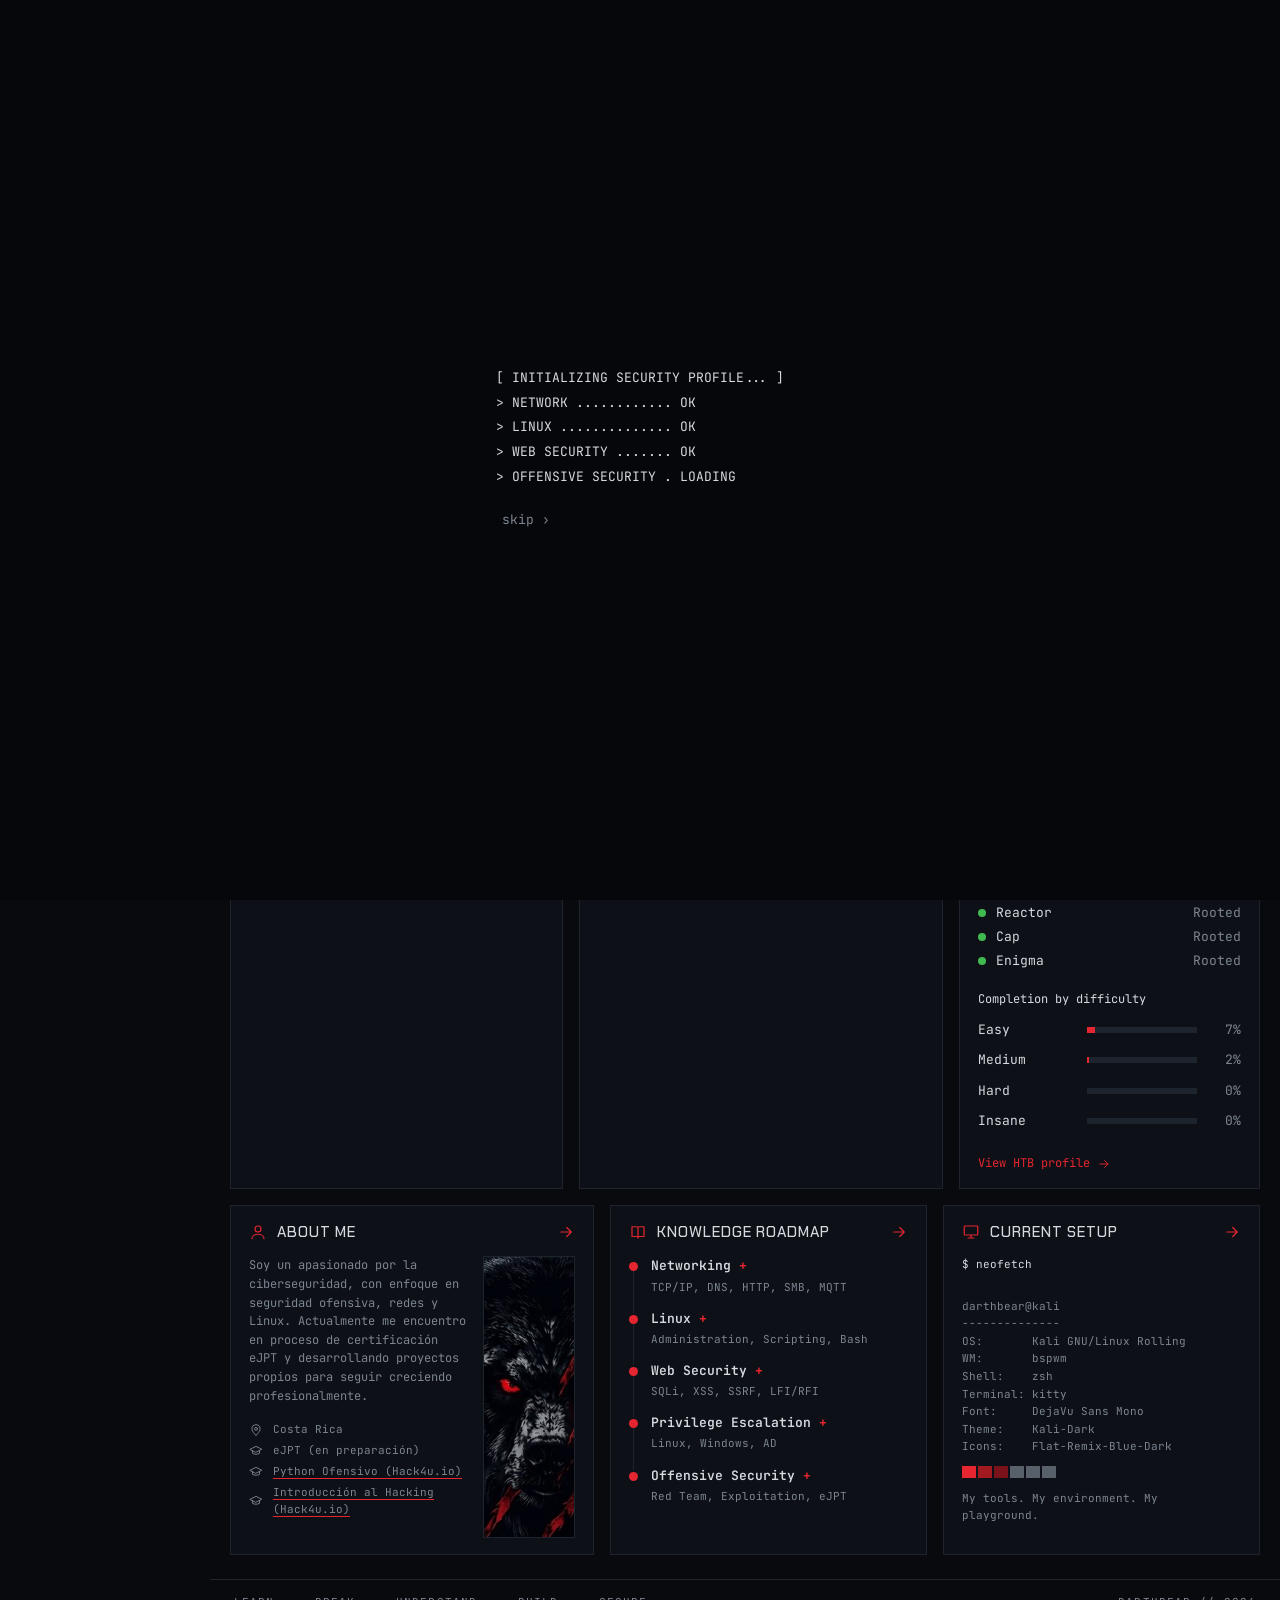
==== index.html @ 8df44793 "Add files via upload" ====
<!doctype html>
<html lang="es">
<head>
<meta charset="utf-8">
<meta name="viewport" content="width=device-width, initial-scale=1">
<title>DarthBear · Offensive Security</title>
<meta name="description" content="Portafolio de DarthBear: writeups de HTB, proyectos en Python, redes y Linux.">
<link rel="icon" href="assets/logo.svg">
<link rel="preconnect" href="https://fonts.googleapis.com"><link rel="preconnect" href="https://fonts.gstatic.com" crossorigin>
<link href="https://fonts.googleapis.com/css2?family=JetBrains+Mono:wght@400;600&family=Chakra+Petch:wght@500;700&display=swap" rel="stylesheet">
<link rel="stylesheet" href="styles.css">
</head>
<body>
<svg width="0" height="0" style="position:absolute" aria-hidden="true"><defs>
<symbol id="shield" viewBox="0 0 24 24"><path d="M12 3l8 3v6c0 5-3.5 8-8 9-4.5-1-8-4-8-9V6z M9 12l2 2 4-4"/></symbol>
<symbol id="code" viewBox="0 0 24 24"><rect x="3" y="4" width="18" height="16" rx="2"/><path d="M10 9l-3 3 3 3M14 9l3 3-3 3"/></symbol>
<symbol id="nodes" viewBox="0 0 24 24"><circle cx="12" cy="6" r="2.5"/><circle cx="6" cy="17" r="2.5"/><circle cx="18" cy="17" r="2.5"/><path d="M12 8.5v3M10.5 12.5L7.5 15M13.5 12.5l3 2.5"/></symbol>
<symbol id="py" viewBox="0 0 24 24"><path d="M9 4c-2 0-3 1-3 3v2c0 1-1 2-2 3 1 1 2 2 2 3v2c0 2 1 3 3 3M15 4c2 0 3 1 3 3v2c0 1 1 2 2 3-1 1-2 2-2 3v2c0 2-1 3-3 3"/></symbol>
<symbol id="doc" viewBox="0 0 24 24"><path d="M6 3h9l4 4v14H6zM14 3v5h5M9 13h7M9 17h7"/></symbol>
<symbol id="ghost" viewBox="0 0 24 24"><path d="M6 20V11a6 6 0 0112 0v9l-3-2-3 2-3-2zM10 11h.01M14 11h.01"/></symbol>
<symbol id="win" viewBox="0 0 24 24"><path d="M3 5l8-1v7H3zM13 4l8-1v8h-8zM3 13h8v7l-8-1zM13 13h8v8l-8-1z"/></symbol>
<symbol id="db" viewBox="0 0 24 24"><ellipse cx="12" cy="6" rx="7" ry="3"/><path d="M5 6v12c0 1.7 3.1 3 7 3s7-1.3 7-3V6M5 12c0 1.7 3.1 3 7 3s7-1.3 7-3"/></symbol>
<symbol id="term" viewBox="0 0 24 24"><rect x="3" y="4" width="18" height="16" rx="2"/><path d="M7 9l3 3-3 3M12 16h5"/></symbol>
<symbol id="radar" viewBox="0 0 24 24"><circle cx="12" cy="12" r="9"/><circle cx="12" cy="12" r="4"/><path d="M12 12l6-6"/></symbol>
<symbol id="user" viewBox="0 0 24 24"><circle cx="12" cy="8" r="4"/><path d="M4 21c0-4 4-6 8-6s8 2 8 6"/></symbol>
<symbol id="book" viewBox="0 0 24 24"><path d="M4 5h6a2 2 0 012 2v13a2 2 0 00-2-2H4zM20 5h-6a2 2 0 00-2 2v13a2 2 0 012-2h6z"/></symbol>
<symbol id="screen" viewBox="0 0 24 24"><rect x="3" y="4" width="18" height="12" rx="1"/><path d="M8 20h8M12 16v4"/></symbol>
<symbol id="mtn" viewBox="0 0 24 24"><path d="M3 19l6-11 4 7 3-4 5 8z"/></symbol>
<symbol id="pin" viewBox="0 0 24 24"><path d="M12 21s7-6 7-11a7 7 0 10-14 0c0 5 7 11 7 11z"/><circle cx="12" cy="10" r="2.5"/></symbol>
<symbol id="cap" viewBox="0 0 24 24"><path d="M2 9l10-5 10 5-10 5zM6 11v5c3 2 9 2 12 0v-5"/></symbol>
<symbol id="heart" viewBox="0 0 24 24"><path d="M12 20s-8-5-8-11a4.5 4.5 0 018-2.5A4.5 4.5 0 0120 9c0 6-8 11-8 11z"/></symbol>
<symbol id="gh" viewBox="0 0 24 24"><circle cx="6" cy="6" r="2"/><circle cx="6" cy="18" r="2"/><circle cx="18" cy="8" r="2"/><path d="M6 8v8M18 10c0 4-6 3-12 6"/></symbol>
<symbol id="mail" viewBox="0 0 24 24"><rect x="3" y="5" width="18" height="14" rx="2"/><path d="M3 7l9 6 9-6"/></symbol>
<symbol id="in" viewBox="0 0 24 24"><rect x="3" y="3" width="18" height="18" rx="2"/><path d="M8 11v6M8 8v.01M12 17v-6M12 13c0-3 5-3 5 0v4"/></symbol>
<symbol id="ar" viewBox="0 0 24 24"><path d="M5 12h14M13 6l6 6-6 6"/></symbol>
</defs></svg>

<header class="top">
  <a class="tb" href="#home"><img src="assets/logo.svg" alt="" width="34" height="34"><b>DARTHBEAR</b></a><span class="sl">/</span>
  <nav aria-label="Principal"><a class="on" href="#home">home</a><a href="#about">about</a><a href="#lab">lab</a><a href="#writeups">writeups</a><a href="#projects">projects</a><a href="#skills">skills</a><a href="#blog">blog</a><a href="#contact">contact</a></nav>
  <button class="prompt" id="open" aria-label="Abrir terminal">darthbear@portfolio:~$ <i>_</i></button>
</header>

<aside class="side">
  <div class="brand"><img src="assets/logo.svg" alt="" width="110" height="110"><b>DARTHBEAR</b><span>OFFENSIVE SECURITY</span></div>
  <nav aria-label="Secundario"><a href="#" id="help">$ help</a><a href="#about">about</a><a href="#lab">lab</a><a href="#writeups">writeups</a><a href="#projects">projects</a><a href="#skills">skills</a><a href="#blog">blog</a><a href="#contact">contact</a></nav>
  <blockquote>“I don't want to memorize tools. I want to understand what happens underneath.”<cite>- DarthBear</cite></blockquote>
  <div class="soc"><a href="https://github.com/xX-DarthBear-Xx"><svg class="i"><use href="#gh"/></svg>GitHub</a><a href="https://www.linkedin.com/in/kevin-carballo-herrera-245428389"><svg class="i"><use href="#in"/></svg>LinkedIn</a><a href="mailto:kevincarballoherrera@gmail.com"><svg class="i"><use href="#mail"/></svg>Email</a></div>
  <div class="stack">Kali Linux &nbsp;|&nbsp; zsh &nbsp;|&nbsp; bspwm<div class="bar"><i style="width:22%"></i></div></div>
</aside>

<main>
  <section id="home" class="hero">
    <p class="k">HEY, I'M</p>
    <h1>DARTHBEAR</h1>
    <p class="tags">CYBERSECURITY <s>/</s> NETWORKS <s>/</s> LINUX <s>/</s> OFFENSIVE SECURITY</p>
    <p class="type"><span id="tw">pentesting</span><i>_</i></p>
    <p class="motto">Break. Understand. Secure.</p>
    <p><a class="btn pr" href="#projects">VIEW MY PROJECTS <svg class="i"><use href="#ar"/></svg></a><a class="btn" href="#about">ABOUT ME</a></p>
  </section>

  <div class="g4">
    <article class="card pil"><svg class="i big"><use href="#shield"/></svg><h3>PENTESTING</h3><p>Web, Network, Active Directory, Privilege Escalation, Red Team.</p></article>
    <article class="card pil"><svg class="i big"><use href="#code"/></svg><h3>LINUX</h3><p>Administration, Scripting, Automation, Custom Tools.</p></article>
    <article class="card pil"><svg class="i big"><use href="#nodes"/></svg><h3>NETWORKS</h3><p>TCP/IP, DNS, HTTP/HTTPS, SMB, MQTT, Routing.</p></article>
    <article class="card pil"><svg class="i big"><use href="#py"/></svg><h3>PYTHON</h3><p>Automation, Scripting, Security Tools, Data Analysis.</p></article>
  </div>

  <div class="g3">
    <section class="card" id="writeups">
      <h2><svg class="i"><use href="#doc"/></svg>FEATURED WRITEUPS<svg class="i go"><use href="#ar"/></svg></h2>
      <p class="soon" id="blog"><b>Coming soon</b>Aquí publicaré mis writeups de Hack The Box y laboratorios.</p>
    </section>

    <section class="card" id="projects">
      <h2><svg class="i"><use href="#code"/></svg>LATEST PROJECTS<svg class="i go"><use href="#ar"/></svg></h2>
      <div class="proj"><span class="ic sq"><svg class="i"><use href="#term"/></svg></span><div><b>recon</b><p>Automated reconnaissance framework for penetration testing labs.</p><em>#python #recon #pentest</em><div class="bt"><a href="https://github.com/xX-DarthBear-Xx/recon" target="_blank" rel="noopener"><svg class="i s"><use href="#gh"/></svg>GitHub</a></div></div></div>
      <a class="more" href="https://github.com/xX-DarthBear-Xx?tab=repositories" target="_blank" rel="noopener">View all projects <svg class="i s"><use href="#ar"/></svg></a>
    </section>

    <section class="card" id="lab">
      <h2><svg class="i"><use href="#mtn"/></svg>LAB / HTB<svg class="i go"><use href="#ar"/></svg></h2>
      <a class="prof" href="https://app.hackthebox.com/users/828180" target="_blank" rel="noopener"><b>Script Kiddie</b><span>Level 26 · Apprentice</span></a>
      <div class="st"><div><b><span data-n="15">15</span><small> /552</small></b>Machines</div><div><b><span data-n="3">3</span><small> weeks</small></b>Weekly streak</div></div>
      <h4>Recent Machines</h4>
      <ul class="m"><li><i class="d g"></i>Reactor<b>Rooted</b></li><li><i class="d g"></i>Cap<b>Rooted</b></li><li><i class="d g"></i>Enigma<b>Rooted</b></li></ul>
      <h4 id="skills">Completion by difficulty</h4>
      <ul class="sk"><li>Easy<span><i style="width:7.3%"></i></span><b>7%</b></li><li>Medium<span><i style="width:1.6%"></i></span><b>2%</b></li><li>Hard<span><i style="width:0"></i></span><b>0%</b></li><li>Insane<span><i style="width:0"></i></span><b>0%</b></li></ul>
      <a class="more l" href="https://app.hackthebox.com/users/828180" target="_blank" rel="noopener">View HTB profile <svg class="i s"><use href="#ar"/></svg></a>
    </section>
  </div>

  <div class="g3 b">
    <section class="card" id="about">
      <h2><svg class="i"><use href="#user"/></svg>ABOUT ME<svg class="i go"><use href="#ar"/></svg></h2>
      <div class="ab"><div><p>Soy un apasionado por la ciberseguridad, con enfoque en seguridad ofensiva, redes y Linux. Actualmente me encuentro en proceso de certificación eJPT y desarrollando proyectos propios para seguir creciendo profesionalmente.</p>
      <ul><li><svg class="i s"><use href="#pin"/></svg>Costa Rica</li><li><svg class="i s"><use href="#cap"/></svg>eJPT (en preparación)</li><li><svg class="i s"><use href="#cap"/></svg><a href="https://hack4u.io/certificate/1647-6136-1045-3499" target="_blank" rel="noopener">Python Ofensivo (Hack4u.io)</a></li><li><svg class="i s"><use href="#cap"/></svg><a href="https://hack4u.io/certificate/9980-1075-3789-9197" target="_blank" rel="noopener">Introducción al Hacking (Hack4u.io)</a></li></ul></div><div class="photo" role="img" aria-label="Retrato de DarthBear"></div></div>
    </section>
    <section class="card">
      <h2><svg class="i"><use href="#book"/></svg>KNOWLEDGE ROADMAP<svg class="i go"><use href="#ar"/></svg></h2>
      <ol class="rm"><li><details><summary><b>Networking</b><span>TCP/IP, DNS, HTTP, SMB, MQTT</span></summary><p>Modelo OSI, direccionamiento IP y subnetting, ARP, DHCP, puertos y servicios, análisis de tráfico con Wireshark.</p></details></li><li><details><summary><b>Linux</b><span>Administration, Scripting, Bash</span></summary><p>Permisos, procesos, servicios, redes en Linux, cron y bash scripting.</p></details></li><li><details><summary><b>Web Security</b><span>SQLi, XSS, SSRF, LFI/RFI</span></summary><p>Enumeración web, OWASP Top 10, inyecciones, autenticación, subida de archivos y Burp Suite.</p></details></li><li><details><summary><b>Privilege Escalation</b><span>Linux, Windows, AD</span></summary><p>SUID, sudo, tareas cron, servicios mal configurados, kernel y escalada en Windows y AD.</p></details></li><li><details><summary><b>Offensive Security</b><span>Red Team, Exploitation, eJPT</span></summary><p>Metodología de pentesting, explotación, post-explotación, reportes y preparación del eJPT.</p></details></li></ol>
    </section>
    <section class="card" id="contact">
      <h2><svg class="i"><use href="#screen"/></svg>CURRENT SETUP<svg class="i go"><use href="#ar"/></svg></h2>
      <pre class="nf"><u>$ neofetch</u>
darthbear@kali
--------------
OS:       Kali GNU/Linux Rolling
WM:       bspwm
Shell:    zsh
Terminal: kitty
Font:     DejaVu Sans Mono
Theme:    Kali-Dark
Icons:    Flat-Remix-Blue-Dark</pre>
      <div class="sw"><i></i><i></i><i></i><i></i><i></i><i></i></div>
      <p class="fine">My tools. My environment. My playground.</p>
    </section>
  </div>
</main>

<footer><span>LEARN &nbsp;›&nbsp; BREAK &nbsp;›&nbsp; UNDERSTAND &nbsp;›&nbsp; BUILD &nbsp;›&nbsp; SECURE</span><span>DARTHBEAR // 2026</span></footer>

<div class="term" id="term" hidden><div class="out" id="out" role="log" aria-live="polite">Escribe <b>help</b> para ver los comandos.</div><label><span>darthbear@portfolio:~$</span><input id="cmd" autocomplete="off" spellcheck="false" aria-label="Comando"></label></div>
<script src="script.js"></script>
</body>
</html>
---- styles.css ----
:root{--bg:#080a0e;--pn:#0d1117;--ln:#1e242d;--tx:#d6dae0;--dm:#7d8590;--rd:#e5252f;--gn:#3fb950;--am:#e3a008;--mono:"JetBrains Mono",ui-monospace,Menlo,monospace;--hd:"Chakra Petch","JetBrains Mono",sans-serif}
*{box-sizing:border-box}html{scroll-behavior:smooth;scroll-padding-top:64px}
body{margin:0;background:var(--bg);color:var(--tx);font:13px/1.55 var(--mono)}
a{color:inherit;text-decoration:none}a:hover{color:var(--rd)}
:focus-visible{outline:2px solid var(--rd);outline-offset:2px}
.i{width:18px;height:18px;fill:none;stroke:currentColor;stroke-width:1.6;stroke-linecap:round;stroke-linejoin:round;flex:none;vertical-align:middle}.i.big{width:30px;height:30px;color:var(--rd)}.i.s{width:14px;height:14px}
.top{position:fixed;inset:0 0 auto 0;height:50px;z-index:5;display:flex;align-items:center;gap:22px;padding:0 24px;background:var(--bg);border-bottom:1px solid var(--ln)}
.tb{display:flex;align-items:center;gap:10px;font:600 15px var(--hd);letter-spacing:.14em}.sl{color:var(--rd);margin-left:20px}
.top nav{display:flex;gap:30px;margin-left:24px}.top nav a{color:var(--dm)}.top nav a.on{color:var(--rd)}.top nav a.on::before{content:"> "}
.prompt{margin-left:auto;background:none;border:0;color:var(--dm);font:inherit;cursor:pointer}.prompt i{color:var(--rd)}
.side{position:fixed;top:50px;bottom:0;left:0;width:210px;padding:26px 18px 18px;border-right:1px solid var(--ln);display:flex;flex-direction:column;gap:22px}
.brand{display:grid;justify-items:center;gap:4px;text-align:center}.brand b{font:700 21px var(--hd);letter-spacing:.2em}.brand span{color:var(--rd);font-size:10px;letter-spacing:.24em}
.side nav{display:grid;gap:9px}.side nav a{color:var(--dm)}.side nav a::before{content:"> ";color:var(--dm)}.side nav a:first-child{color:var(--tx)}.side nav a:first-child::before{content:"$ ";}
.side nav a:first-child{font-size:14px}
blockquote{margin:0;font-size:12px;color:var(--dm);padding-top:18px;border-top:1px solid var(--rd);border-image:linear-gradient(90deg,var(--rd) 15%,transparent 15%) 1}blockquote cite{display:block;color:var(--rd);margin-top:14px;font-style:normal}
.soc{display:grid;gap:14px;margin-top:auto}.soc a{display:flex;align-items:center;gap:12px}.soc .i{width:22px;height:22px}
.stack{font-size:11px}.bar{height:5px;background:var(--ln);margin-top:8px;border:1px solid #3a1015}.bar i{display:block;height:100%;background:var(--rd)}
main{margin:50px 0 0 210px;padding:0 0 24px}
.hero{position:relative;height:340px;padding:96px 56px 0;overflow:hidden;background:url(assets/hero.jpg) right/cover,radial-gradient(ellipse 22% 60% at 82% 45%,rgba(229,37,47,.28),transparent),linear-gradient(180deg,#0b0e13,#161a20 55%,#0b0d11)}
.hero::before{content:"";position:absolute;inset:auto 0 0 0;height:60%;background:#1b1f26;clip-path:polygon(0 100%,0 55%,12% 25%,22% 45%,34% 10%,48% 42%,60% 20%,75% 50%,100% 30%,100% 100%);opacity:.5}
.hero::after{content:"";position:absolute;inset:0;background:linear-gradient(90deg,var(--bg) 0,transparent 45%,transparent 100%),linear-gradient(0deg,var(--bg),transparent 30%)}
.hero>*{position:relative;z-index:1}
.k{color:var(--rd);letter-spacing:.3em;margin:0 0 4px}h1{font:700 clamp(44px,7vw,68px)/1 var(--hd);letter-spacing:.14em;margin:0 0 20px;animation:in .9s ease-out both}
.tags{color:var(--rd);letter-spacing:.14em;margin:0 0 12px}.tags s{text-decoration:none;color:var(--dm);margin:0 6px}.motto{font-size:16px;margin:0 0 26px}
.btn{display:inline-flex;align-items:center;gap:10px;padding:11px 22px;border:1px solid var(--ln);margin-right:14px;letter-spacing:.14em;background:#0b0e13}.btn.pr{border-color:var(--rd);color:var(--rd)}.btn:hover{background:var(--rd);color:#fff}
.g4,.g3{display:grid;gap:16px;padding:0 20px;margin-top:16px}.g4{grid-template-columns:repeat(4,1fr);margin-top:-8px;position:relative;z-index:2}.g3{grid-template-columns:1.05fr 1.15fr .95fr}.g3.b{grid-template-columns:1.15fr 1fr 1fr}
.card{background:var(--pn);border:1px solid var(--ln);padding:16px 18px;min-width:0}
.pil{padding:22px 20px}.pil h3{font:500 16px var(--hd);letter-spacing:.06em;margin:14px 0 8px}.pil p{margin:0;color:var(--dm);font-size:12px}
.card h2{display:flex;align-items:center;gap:10px;font:500 15px var(--hd);letter-spacing:.06em;margin:0 0 14px}.card h2>.i:first-child{color:var(--rd)}.go{margin-left:auto;color:var(--rd)}
.row{display:flex;gap:14px;padding:10px 0;border-bottom:1px solid var(--ln)}.row:last-of-type{border:0}
.ic{display:grid;place-items:center;width:40px;height:40px;border:1px solid var(--ln);background:#12161d;flex:none}.ic.sq{width:58px;height:58px;color:var(--gn)}
.row b,.proj b{display:block;font-weight:600}time,em{display:block;color:var(--dm);font-size:11px;font-style:normal}
.more{display:block;text-align:right;color:var(--rd);font-size:12px;margin-top:8px}.more.l{text-align:left;margin-top:16px}
.proj{display:flex;gap:14px;padding:10px 0;border-bottom:1px solid var(--ln)}.proj p{margin:2px 0 4px;color:var(--dm);font-size:12px}
.bt{display:flex;gap:10px;margin-top:8px}.bt a{display:inline-flex;align-items:center;gap:6px;padding:4px 12px;border:1px solid var(--ln);font-size:12px}
h4{font:400 12px var(--mono);margin:0 0 8px}
.m,.sk,.rm,.ab ul{list-style:none;margin:0 0 18px;padding:0}.m li{display:flex;align-items:center;gap:10px;padding:2px 0}.m b{margin-left:auto;font-weight:400;color:var(--dm)}
.d{width:8px;height:8px;border-radius:50%}.d.g{background:var(--gn)}.d.a{background:var(--am)}
.sk li{display:grid;grid-template-columns:1fr 110px 34px;gap:10px;align-items:center;padding:5px 0}.sk span{height:6px;background:var(--ln)}.sk i{display:block;height:100%;background:var(--rd)}.sk b{font-weight:400;color:var(--dm);text-align:right}
.ab{display:grid;grid-template-columns:1fr 92px;gap:12px}.ab p{margin:0 0 14px;color:var(--dm);font-size:12px}.ab li{display:flex;gap:10px;align-items:center;color:var(--dm);font-size:11px;padding:2px 0}
.photo{background:url(assets/bear.jpg) center/cover,linear-gradient(160deg,#20262e,#0b0d11);border:1px solid var(--ln);min-height:120px}
.rm{position:relative}.rm li{padding:0 0 12px 22px;position:relative}.rm li::before{content:"";position:absolute;left:0;top:6px;width:9px;height:9px;border-radius:50%;background:var(--rd)}.rm li::after{content:"";position:absolute;left:4px;top:15px;bottom:-4px;width:1px;background:var(--ln)}.rm li:last-child::after{display:none}
.rm b{display:block;font-weight:600}.rm span{color:var(--dm);font-size:11px}
.nf{margin:0 0 10px;font:11px/1.6 var(--mono);color:var(--dm);overflow-x:auto}.nf u{text-decoration:none;color:var(--tx);display:block;margin-bottom:6px}.sw{display:flex;gap:2px}.sw i{width:14px;height:12px;background:var(--rd)}.sw i:nth-child(n+4){background:#586069}.sw i:nth-child(2){background:#a11a22}.sw i:nth-child(3){background:#7a1219}
.fine{font-size:11px;color:var(--dm);margin:12px 0 0}
footer{margin-left:210px;padding:14px 24px;border-top:1px solid var(--ln);display:flex;justify-content:space-between;color:var(--dm);font-size:11px;letter-spacing:.1em}
.term{position:fixed;right:20px;bottom:20px;width:min(440px,calc(100% - 40px));z-index:9;background:var(--pn);border:1px solid var(--rd);padding:12px}
.term .out{max-height:220px;overflow:auto;white-space:pre-wrap;color:var(--dm);margin-bottom:8px}.term .out b{color:var(--tx)}.term label{display:flex;gap:8px}.term span{color:var(--rd);white-space:nowrap}.term input{flex:1;min-width:0;background:none;border:0;color:var(--tx);font:inherit;outline:0}
.page{padding:40px 20px}.doc{max-width:760px;margin:0 auto}.doc h1{font-size:40px;letter-spacing:.08em;margin-bottom:8px;animation:none}.doc h2{color:var(--rd);font-family:var(--hd);margin-top:28px}.doc a{color:var(--rd)}
@keyframes in{from{opacity:0;letter-spacing:.4em}to{opacity:1;letter-spacing:.14em}}
@media(max-width:1100px){.g4{grid-template-columns:repeat(2,1fr)}.g3,.g3.b{grid-template-columns:1fr}}
@media(max-width:800px){.side{display:none}main,footer{margin-left:0}.top{gap:10px;padding:0 14px}.top nav,.sl{display:none}.hero{padding:70px 20px 0;height:300px}.g4,.g3{padding:0 12px}.g4{grid-template-columns:1fr}footer{flex-direction:column;gap:4px}}
@media(prefers-reduced-motion:reduce){h1{animation:none}html{scroll-behavior:auto}}
.soon{margin:0;padding:34px 16px;border:1px dashed var(--ln);text-align:center;color:var(--dm);font-size:12px}.soon b{display:block;color:var(--rd);font:500 16px var(--hd);letter-spacing:.14em;margin-bottom:6px}
.ab li a{text-decoration:underline;text-decoration-color:var(--rd);text-underline-offset:3px}
.prof{display:flex;justify-content:space-between;align-items:baseline;gap:8px;padding:10px 12px;border:1px solid var(--ln);background:#12161d;margin-bottom:12px}.prof b{color:var(--rd);font:600 15px var(--hd)}.prof span{color:var(--dm);font-size:12px}
.st{display:grid;grid-template-columns:1fr 1fr;gap:10px;margin-bottom:18px}.st div{border:1px solid var(--ln);padding:8px 12px;color:var(--dm);font-size:11px}.st b{display:block;color:var(--tx);font:600 20px var(--hd)}.st small{font-size:12px;color:var(--dm);font-weight:400}

/* v2 */
.hero{height:440px;padding-top:120px;background:url(assets/hero.jpg) calc(72% + var(--px,0)*3%) 40%/cover}
.hero::before{display:none}
.hero::after{background:linear-gradient(90deg,var(--bg) 0,rgba(8,10,14,.55) 32%,transparent 62%),linear-gradient(0deg,var(--bg),transparent 28%)}
h1{animation:in .9s ease-out both,gl 7s 1.5s infinite}
@keyframes gl{0%,93%,100%{transform:none;text-shadow:none}94%{transform:translate(-3px,1px);text-shadow:3px 0 var(--rd),-3px 0 #2bd}96%{transform:translate(3px,-1px);text-shadow:-3px 0 var(--rd),3px 0 #2bd}98%{transform:none;text-shadow:none}}
.type{margin:0 0 10px;min-height:1.6em}.type::before{content:"> ";color:var(--rd)}.type i{color:var(--rd);font-style:normal;animation:bl 1s steps(2) infinite}
@keyframes bl{50%{opacity:0}}
body::before{content:"";position:fixed;inset:0;z-index:-1;pointer-events:none;background:linear-gradient(rgba(255,255,255,.02) 1px,transparent 1px) 0 0/44px 44px,linear-gradient(90deg,rgba(255,255,255,.02) 1px,transparent 1px) 0 0/44px 44px}
.card{transition:border-color .25s,box-shadow .25s}.card:hover{border-color:#5a1a20;box-shadow:0 0 26px rgba(229,37,47,.12)}
.sk i{transition:width 1.2s cubic-bezier(.2,.7,.2,1)}
.rm summary{list-style:none;cursor:pointer}.rm summary::-webkit-details-marker{display:none}.rm summary b::after{content:" +";color:var(--rd)}.rm details[open] summary b::after{content:" \2212"}.rm details p{margin:6px 0 0;color:var(--tx);font-size:11px}
.glow{position:fixed;left:0;top:0;width:300px;height:300px;pointer-events:none;z-index:1;mix-blend-mode:screen;background:radial-gradient(circle,rgba(229,37,47,.11),transparent 65%)}
.boot{position:fixed;inset:0;z-index:50;background:#05070a;display:grid;place-content:center;justify-items:start;font:13px/1.9 var(--mono);color:var(--rd);cursor:pointer;transition:opacity .5s}.boot.off{opacity:0}.boot pre{margin:0;font:inherit;color:var(--tx)}.boot button{margin-top:18px;background:none;border:0;color:var(--dm);font:inherit;cursor:pointer}
@media(max-width:800px){.hero{height:340px;padding-top:80px;background-position:78% 40%}}
@media(prefers-reduced-motion:reduce){h1,.type i,.card,.sk i{animation:none;transition:none}}
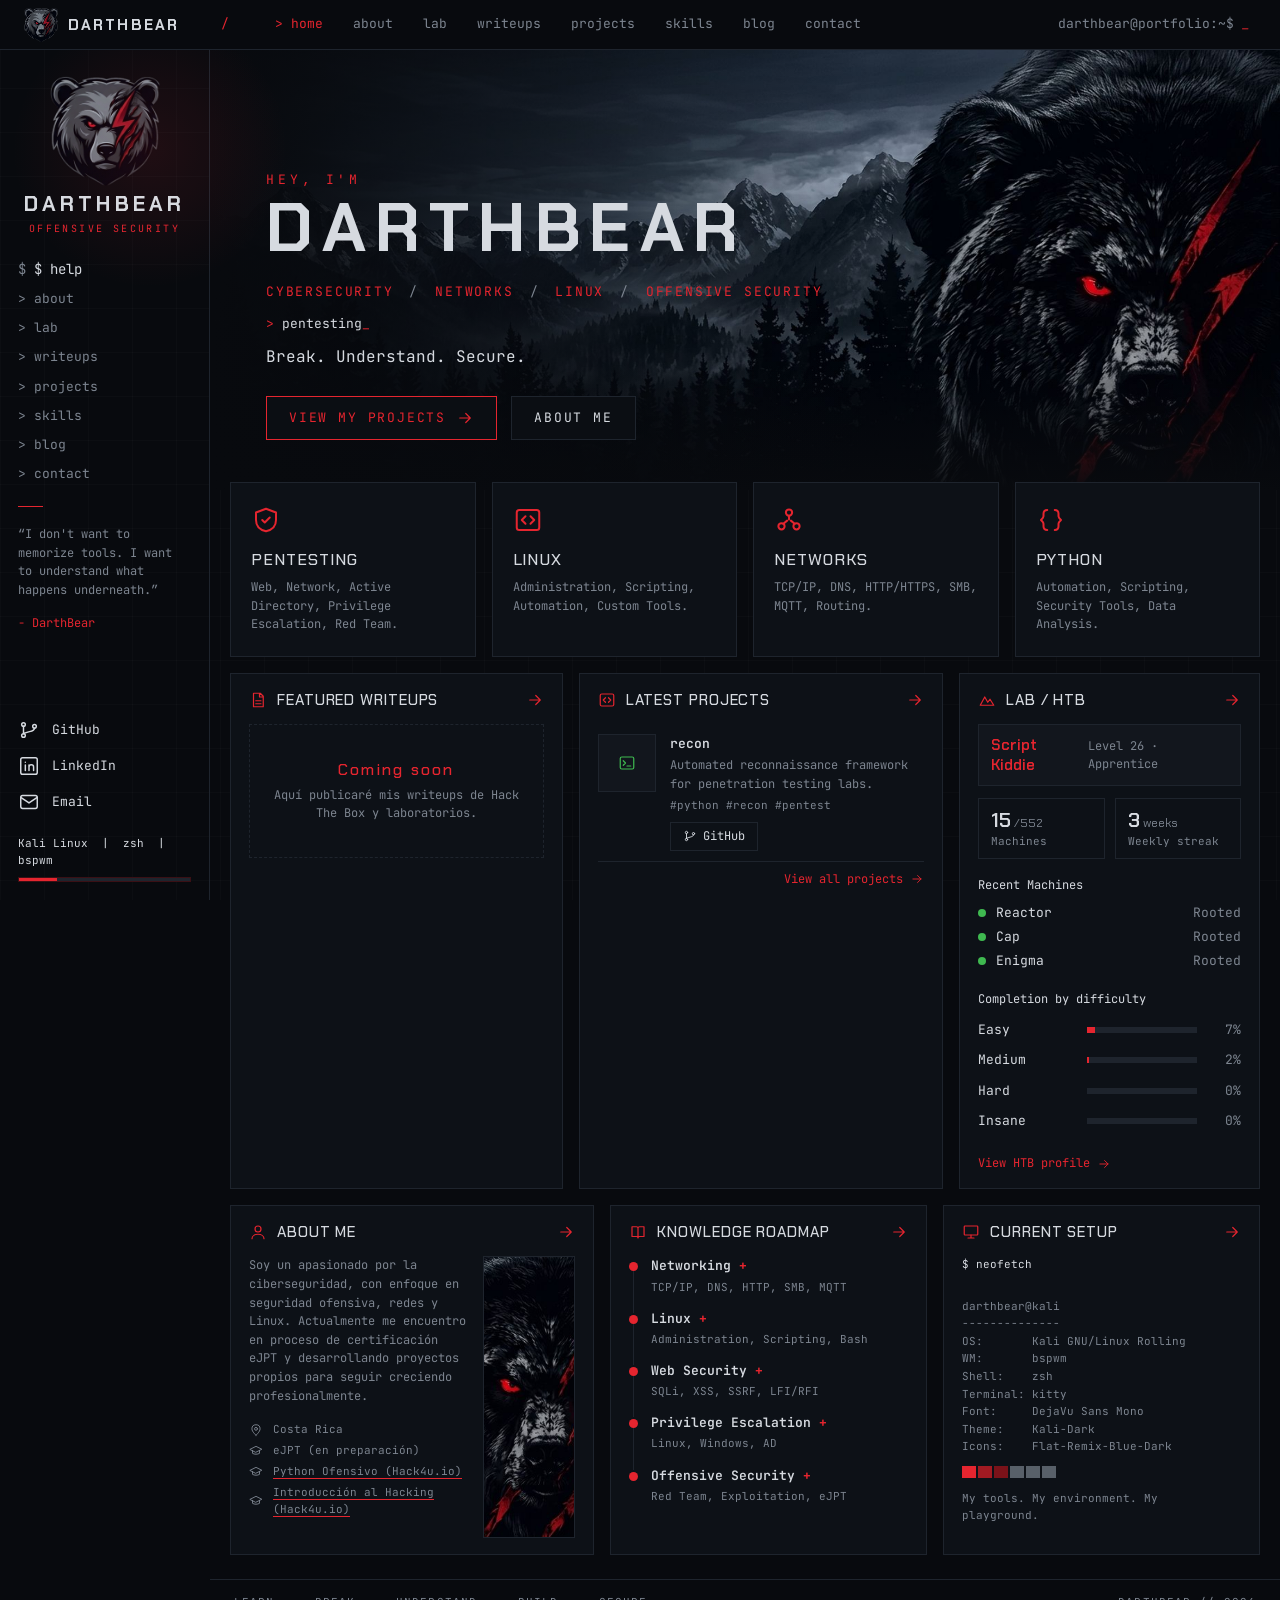
==== commit 47676637: "Add files via upload" ====
--- a/index.html
+++ b/index.html
@@ -5,7 +5,7 @@
 <meta name="viewport" content="width=device-width, initial-scale=1">
 <title>DarthBear · Offensive Security</title>
 <meta name="description" content="Portafolio de DarthBear: writeups de HTB, proyectos en Python, redes y Linux.">
-<link rel="icon" href="assets/logo.svg">
+<link rel="icon" type="image/png" href="assets/logo.png">
 <link rel="preconnect" href="https://fonts.googleapis.com"><link rel="preconnect" href="https://fonts.gstatic.com" crossorigin>
 <link href="https://fonts.googleapis.com/css2?family=JetBrains+Mono:wght@400;600&family=Chakra+Petch:wght@500;700&display=swap" rel="stylesheet">
 <link rel="stylesheet" href="styles.css">
@@ -36,13 +36,13 @@
 </defs></svg>
 
 <header class="top">
-  <a class="tb" href="#home"><img src="assets/logo.svg" alt="" width="34" height="34"><b>DARTHBEAR</b></a><span class="sl">/</span>
+  <a class="tb" href="#home"><img src="assets/logo.png" alt="" width="34" height="34"><b>DARTHBEAR</b></a><span class="sl">/</span>
   <nav aria-label="Principal"><a class="on" href="#home">home</a><a href="#about">about</a><a href="#lab">lab</a><a href="#writeups">writeups</a><a href="#projects">projects</a><a href="#skills">skills</a><a href="#blog">blog</a><a href="#contact">contact</a></nav>
   <button class="prompt" id="open" aria-label="Abrir terminal">darthbear@portfolio:~$ <i>_</i></button>
 </header>
 
 <aside class="side">
-  <div class="brand"><img src="assets/logo.svg" alt="" width="110" height="110"><b>DARTHBEAR</b><span>OFFENSIVE SECURITY</span></div>
+  <div class="brand"><img src="assets/logo.png" alt="" width="110" height="110"><b>DARTHBEAR</b><span>OFFENSIVE SECURITY</span></div>
   <nav aria-label="Secundario"><a href="#" id="help">$ help</a><a href="#about">about</a><a href="#lab">lab</a><a href="#writeups">writeups</a><a href="#projects">projects</a><a href="#skills">skills</a><a href="#blog">blog</a><a href="#contact">contact</a></nav>
   <blockquote>“I don't want to memorize tools. I want to understand what happens underneath.”<cite>- DarthBear</cite></blockquote>
   <div class="soc"><a href="https://github.com/xX-DarthBear-Xx"><svg class="i"><use href="#gh"/></svg>GitHub</a><a href="https://www.linkedin.com/in/kevin-carballo-herrera-245428389"><svg class="i"><use href="#in"/></svg>LinkedIn</a><a href="mailto:kevincarballoherrera@gmail.com"><svg class="i"><use href="#mail"/></svg>Email</a></div>
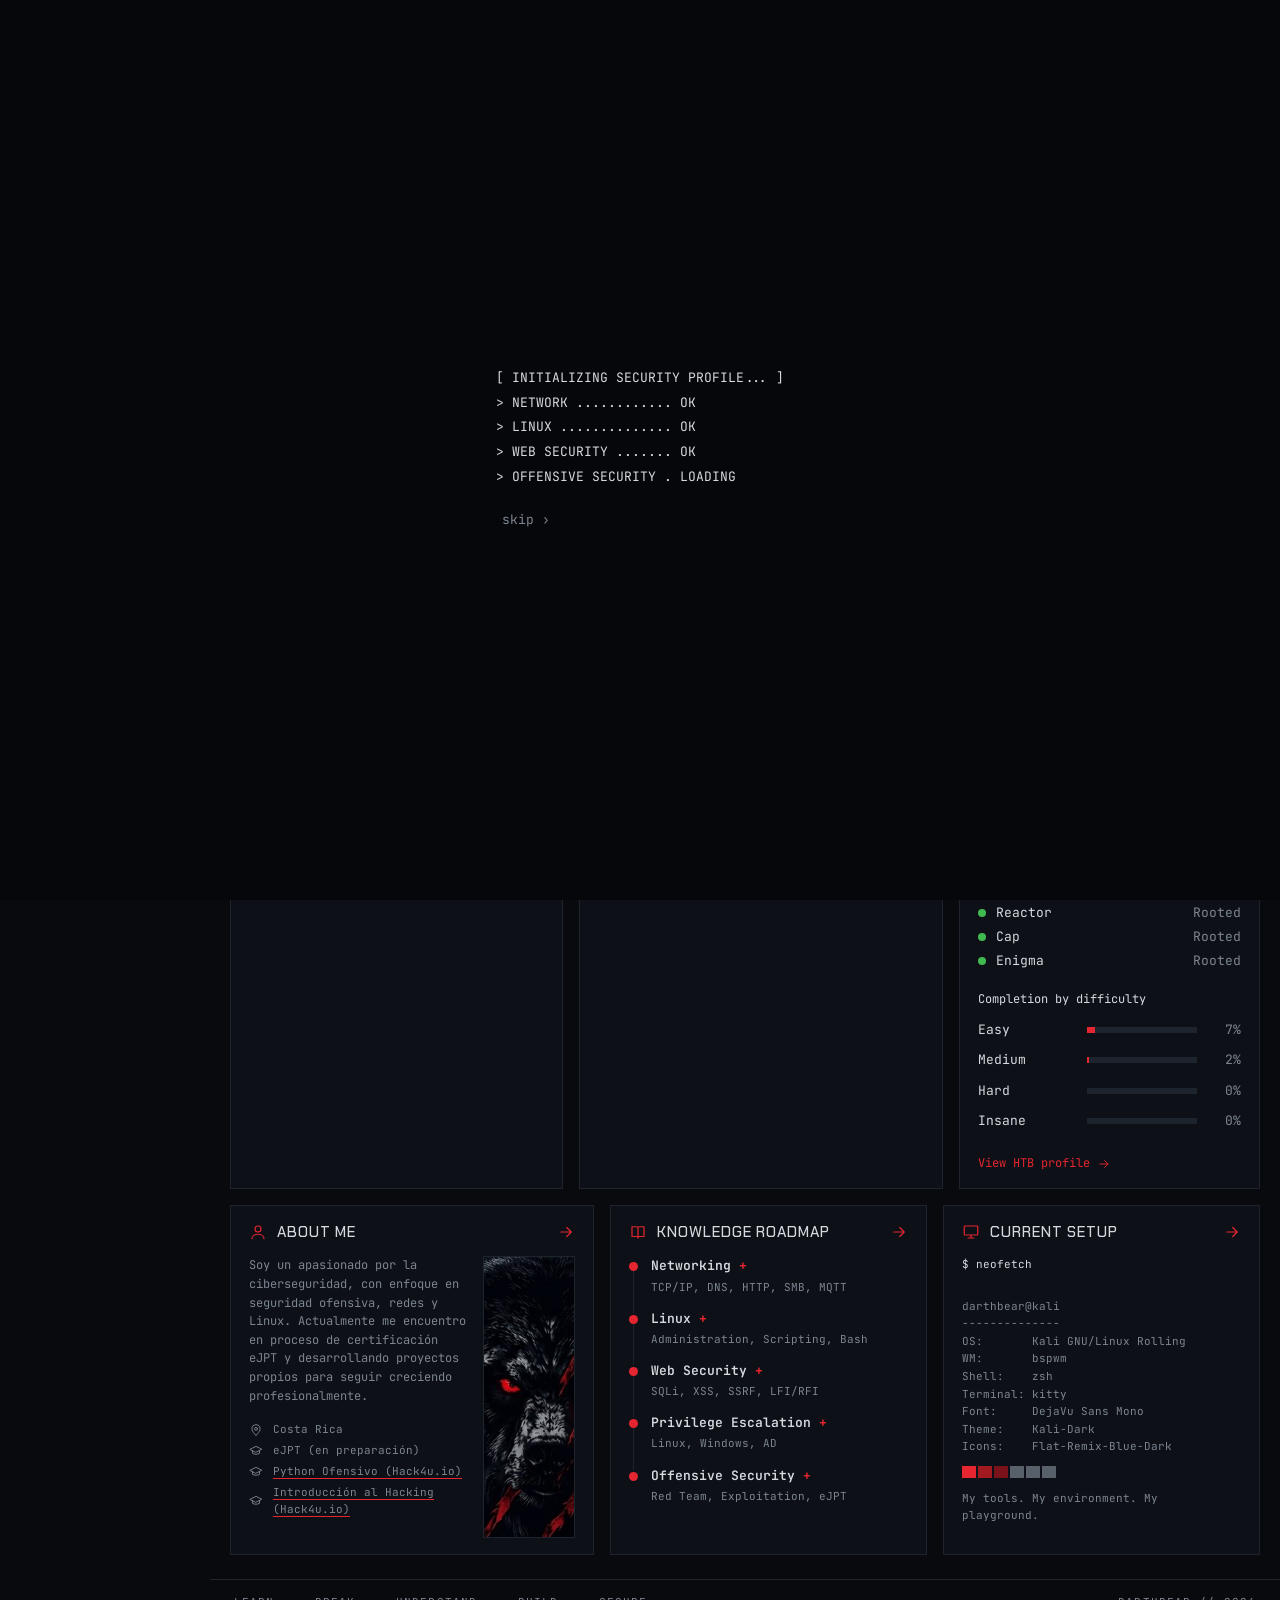
==== commit 2c80b80b: "Add files via upload" ====
--- a/index.html
+++ b/index.html
@@ -67,9 +67,9 @@
   </div>
 
   <div class="g3">
-    <section class="card" id="writeups">
+    <section class="card" id="writeups"><span id="blog"></span>
       <h2><svg class="i"><use href="#doc"/></svg>FEATURED WRITEUPS<svg class="i go"><use href="#ar"/></svg></h2>
-      <p class="soon" id="blog"><b>Coming soon</b>Aquí publicaré mis writeups de Hack The Box y laboratorios.</p>
+      <div id="wlist"><p class="soon"><b>Coming soon</b>Aquí publicaré mis writeups de Hack The Box y laboratorios.</p></div>
     </section>
 
     <section class="card" id="projects">
@@ -122,5 +122,6 @@
 
 <div class="term" id="term" hidden><div class="out" id="out" role="log" aria-live="polite">Escribe <b>help</b> para ver los comandos.</div><label><span>darthbear@portfolio:~$</span><input id="cmd" autocomplete="off" spellcheck="false" aria-label="Comando"></label></div>
 <script src="script.js"></script>
+<script src="writeups.js" defer></script>
 </body>
 </html>
--- a/styles.css
+++ b/styles.css
@@ -72,3 +72,11 @@
 .boot{position:fixed;inset:0;z-index:50;background:#05070a;display:grid;place-content:center;justify-items:start;font:13px/1.9 var(--mono);color:var(--rd);cursor:pointer;transition:opacity .5s}.boot.off{opacity:0}.boot pre{margin:0;font:inherit;color:var(--tx)}.boot button{margin-top:18px;background:none;border:0;color:var(--dm);font:inherit;cursor:pointer}
 @media(max-width:800px){.hero{height:340px;padding-top:80px;background-position:78% 40%}}
 @media(prefers-reduced-motion:reduce){h1,.type i,.card,.sk i{animation:none;transition:none}}
+/* writeups */
+.top2{display:flex;justify-content:space-between;margin-bottom:28px;color:var(--dm)}
+.wq{width:100%;padding:10px 12px;background:var(--pn);border:1px solid var(--ln);color:var(--tx);font:inherit;margin:8px 0 12px}
+.chips{display:flex;flex-wrap:wrap;gap:8px;margin-bottom:18px}.chips button{background:none;border:1px solid var(--ln);color:var(--dm);font:inherit;font-size:12px;padding:3px 10px;cursor:pointer}.chips button.on,.chips button:hover{border-color:var(--rd);color:var(--rd)}
+.wmeta{color:var(--dm);font-size:12px;margin:0 0 6px}
+.md{line-height:1.75}.md h2{border-bottom:1px solid var(--ln);padding-bottom:6px;margin-top:32px}.md h3{margin-top:24px}
+.md pre{background:var(--pn);border:1px solid var(--ln);padding:14px;overflow-x:auto;font-size:12.5px}.md code{background:var(--pn);padding:1px 5px;font-size:.92em}.md pre code{background:none;padding:0}
+.md blockquote{margin:16px 0;padding:4px 16px;border-left:2px solid var(--rd);color:var(--dm)}.md img{max-width:100%;border:1px solid var(--ln)}.md a{color:var(--rd)}
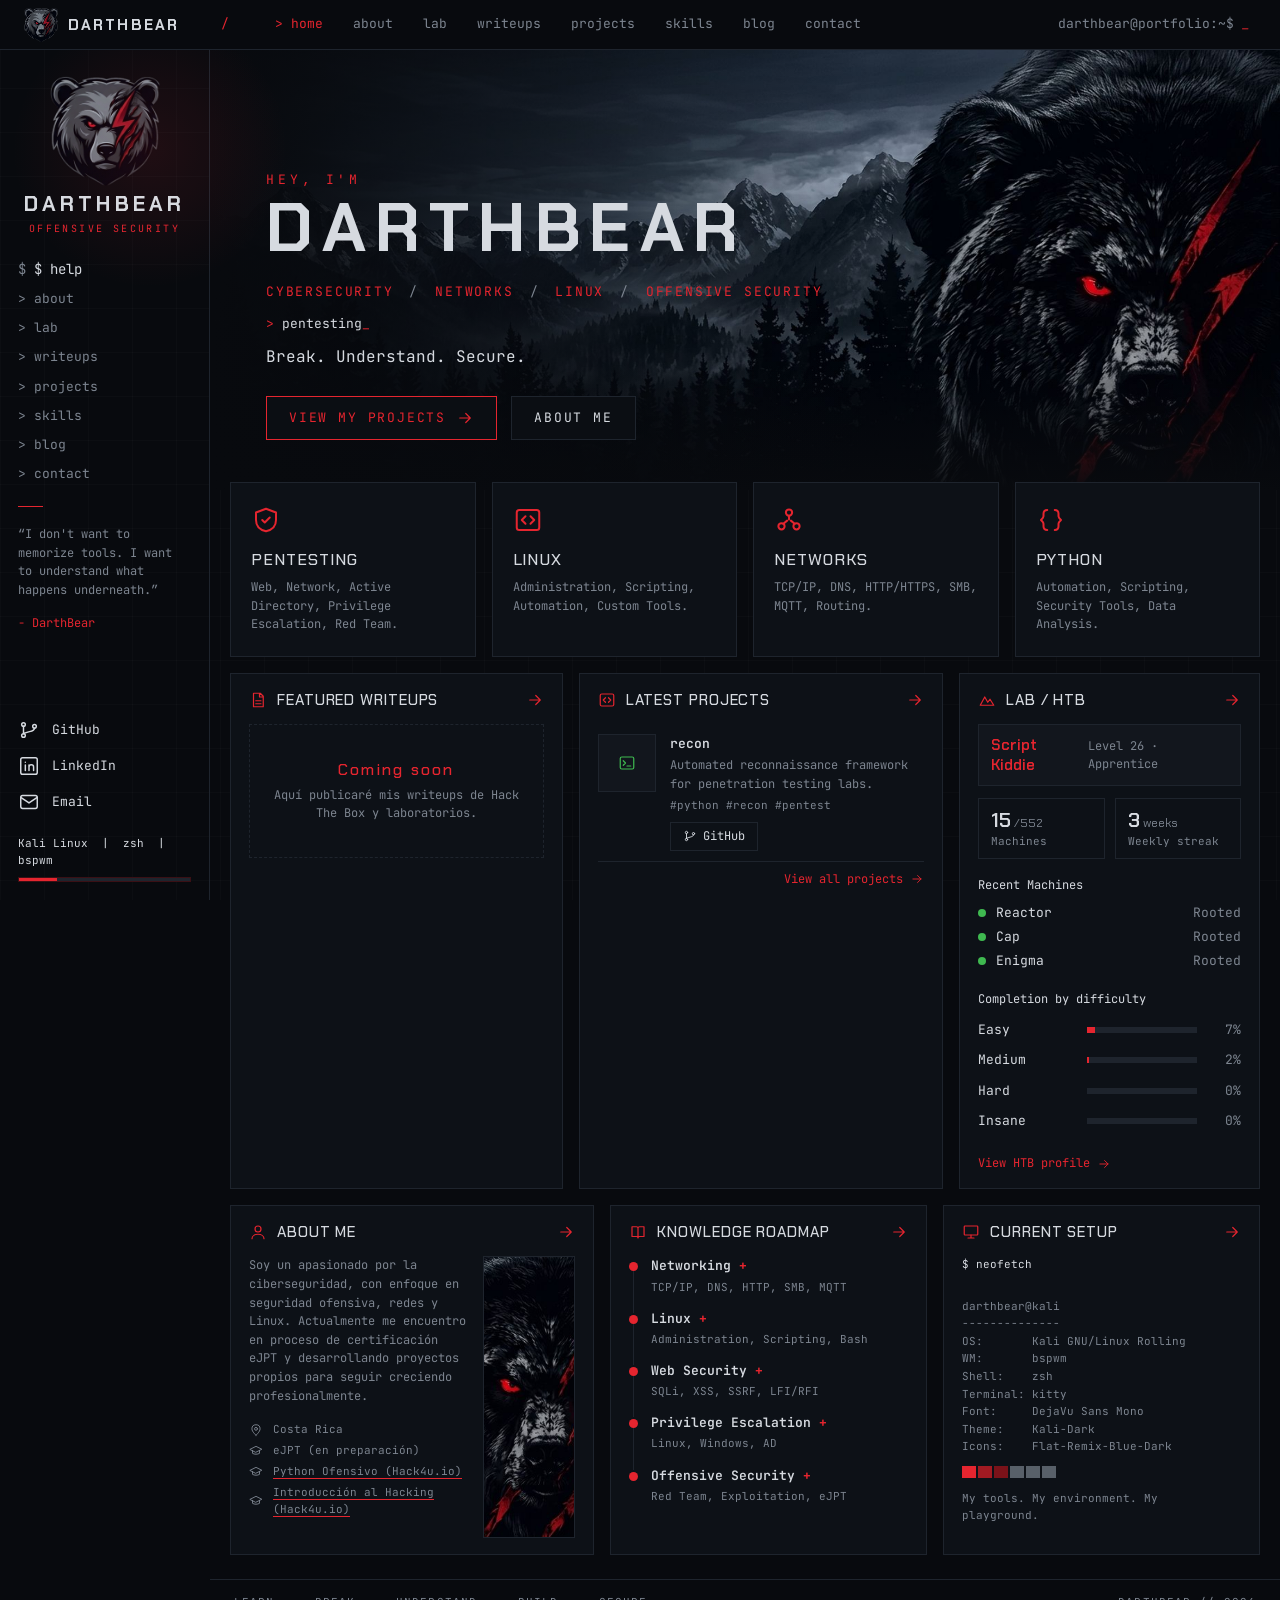
==== commit cea2d8d5: "Add files via upload" ====
--- a/index.html
+++ b/index.html
@@ -5,6 +5,13 @@
 <meta name="viewport" content="width=device-width, initial-scale=1">
 <title>DarthBear · Offensive Security</title>
 <meta name="description" content="Portafolio de DarthBear: writeups de HTB, proyectos en Python, redes y Linux.">
+<meta name="theme-color" content="#080a0e">
+<link rel="canonical" href="https://xx-darthbear-xx.github.io/">
+<meta property="og:type" content="website"><meta property="og:site_name" content="DarthBear">
+<meta property="og:title" content="DarthBear · Offensive Security"><meta property="og:description" content="Portafolio de ciberseguridad ofensiva: redes, Linux, Python y Hack The Box.">
+<meta property="og:url" content="https://xx-darthbear-xx.github.io/"><meta property="og:image" content="https://xx-darthbear-xx.github.io/assets/og.jpg"><meta property="og:image:width" content="1200"><meta property="og:image:height" content="630">
+<meta name="twitter:card" content="summary_large_image"><meta name="twitter:image" content="https://xx-darthbear-xx.github.io/assets/og.jpg">
+<link rel="preload" as="image" href="assets/hero.jpg">
 <link rel="icon" type="image/png" href="assets/logo.png">
 <link rel="preconnect" href="https://fonts.googleapis.com"><link rel="preconnect" href="https://fonts.gstatic.com" crossorigin>
 <link href="https://fonts.googleapis.com/css2?family=JetBrains+Mono:wght@400;600&family=Chakra+Petch:wght@500;700&display=swap" rel="stylesheet">
@@ -120,7 +127,7 @@
 
 <footer><span>LEARN &nbsp;›&nbsp; BREAK &nbsp;›&nbsp; UNDERSTAND &nbsp;›&nbsp; BUILD &nbsp;›&nbsp; SECURE</span><span>DARTHBEAR // 2026</span></footer>
 
-<div class="term" id="term" hidden><div class="out" id="out" role="log" aria-live="polite">Escribe <b>help</b> para ver los comandos.</div><label><span>darthbear@portfolio:~$</span><input id="cmd" autocomplete="off" spellcheck="false" aria-label="Comando"></label></div>
+<div class="term" id="term" hidden><div class="out" id="out" role="log" aria-live="polite">Escribe <b>help</b> para ver los comandos.</div><label><span id="ps">darthbear@portfolio:~$</span><input id="cmd" autocomplete="off" spellcheck="false" aria-label="Comando"></label></div>
 <script src="script.js"></script>
 <script src="writeups.js" defer></script>
 </body>
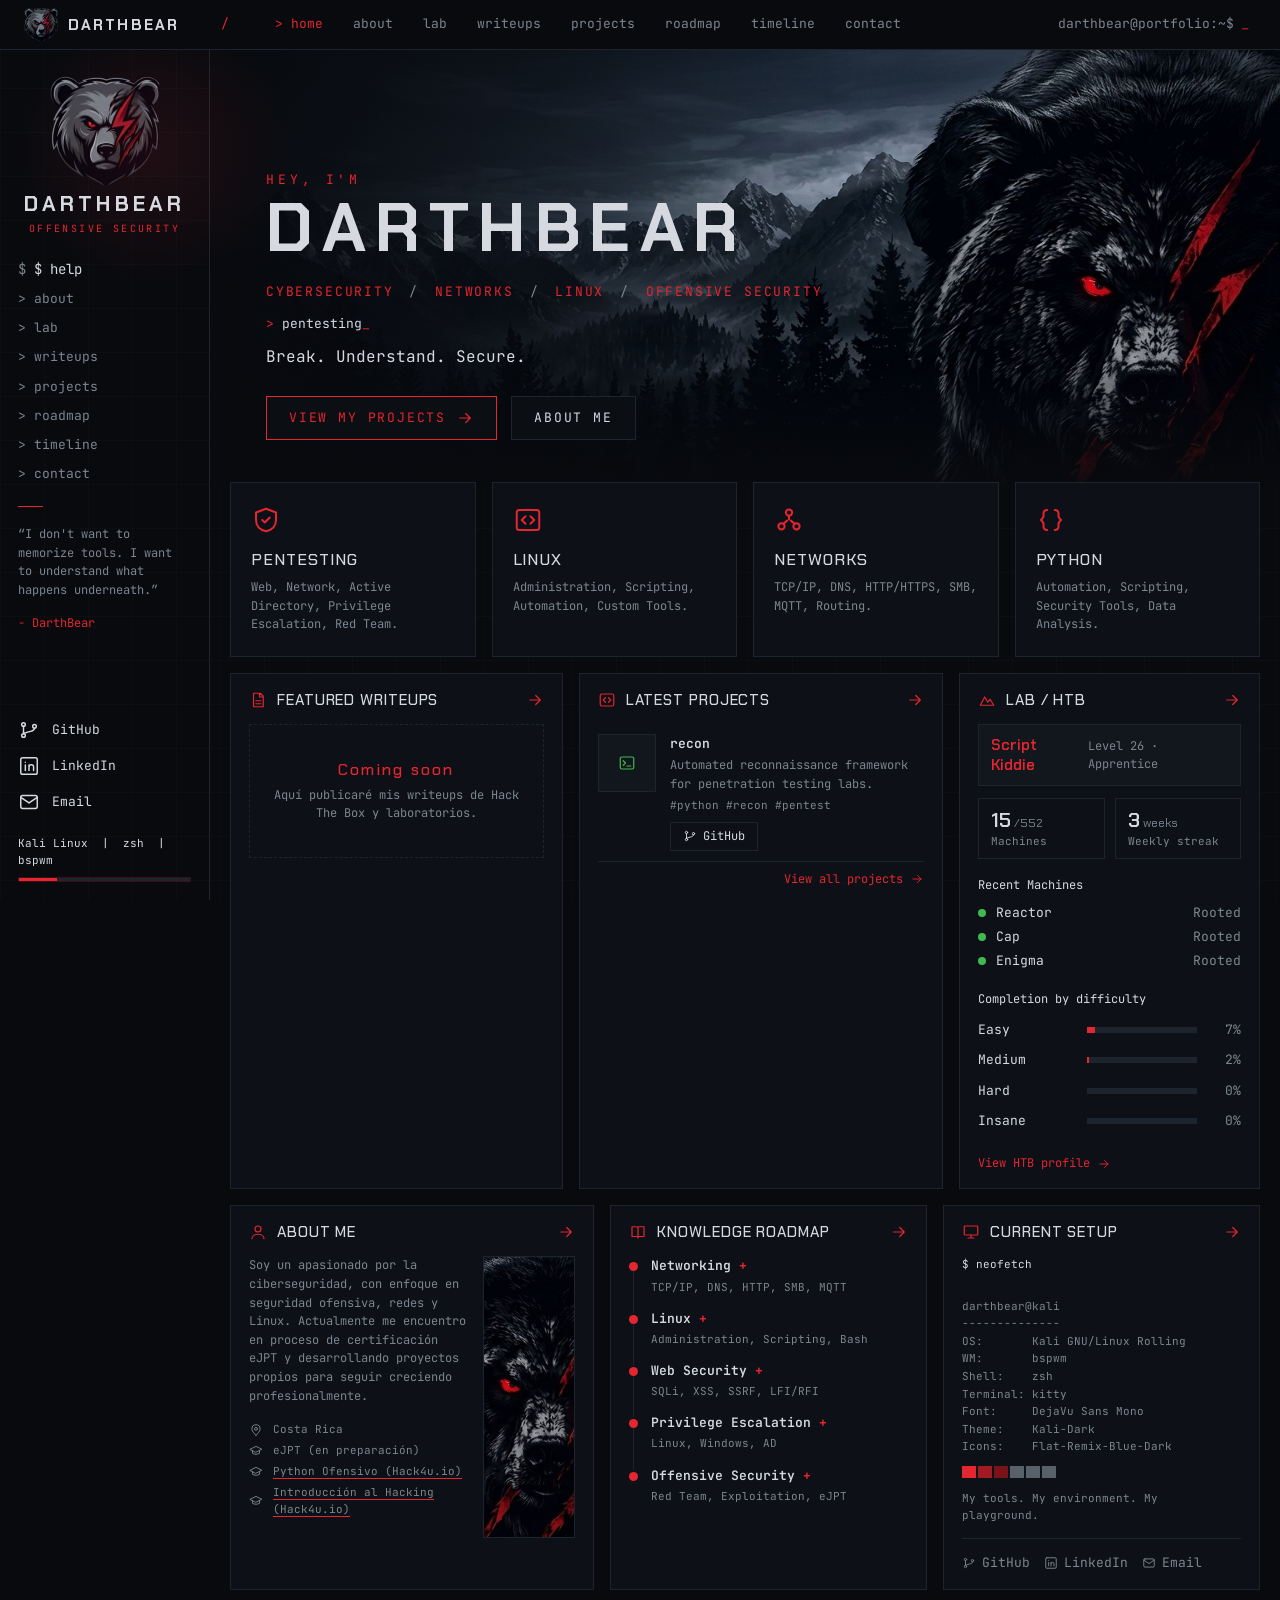
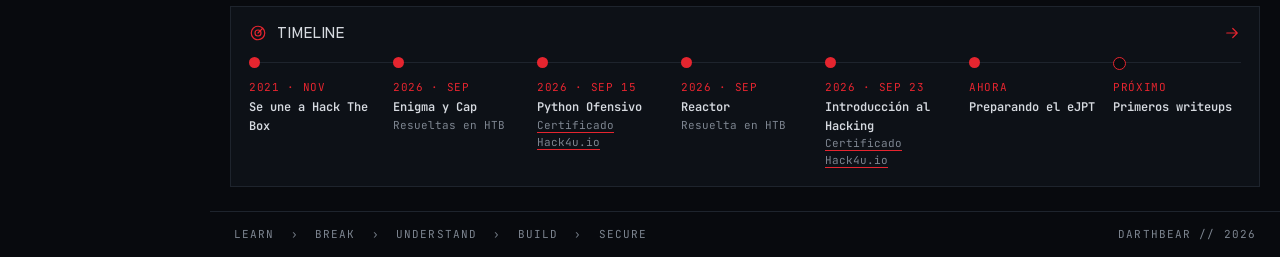
==== commit aec76406: "Add files via upload" ====
--- a/index.html
+++ b/index.html
@@ -44,13 +44,13 @@
 
 <header class="top">
   <a class="tb" href="#home"><img src="assets/logo.png" alt="" width="34" height="34"><b>DARTHBEAR</b></a><span class="sl">/</span>
-  <nav aria-label="Principal"><a class="on" href="#home">home</a><a href="#about">about</a><a href="#lab">lab</a><a href="#writeups">writeups</a><a href="#projects">projects</a><a href="#skills">skills</a><a href="#blog">blog</a><a href="#contact">contact</a></nav>
+  <nav aria-label="Principal"><a class="on" href="#home">home</a><a href="#about">about</a><a href="#lab">lab</a><a href="#writeups">writeups</a><a href="#projects">projects</a><a href="#roadmap">roadmap</a><a href="#timeline">timeline</a><a href="#contact">contact</a></nav>
   <button class="prompt" id="open" aria-label="Abrir terminal">darthbear@portfolio:~$ <i>_</i></button>
 </header>
 
 <aside class="side">
   <div class="brand"><img src="assets/logo.png" alt="" width="110" height="110"><b>DARTHBEAR</b><span>OFFENSIVE SECURITY</span></div>
-  <nav aria-label="Secundario"><a href="#" id="help">$ help</a><a href="#about">about</a><a href="#lab">lab</a><a href="#writeups">writeups</a><a href="#projects">projects</a><a href="#skills">skills</a><a href="#blog">blog</a><a href="#contact">contact</a></nav>
+  <nav aria-label="Secundario"><a href="#" id="help">$ help</a><a href="#about">about</a><a href="#lab">lab</a><a href="#writeups">writeups</a><a href="#projects">projects</a><a href="#roadmap">roadmap</a><a href="#timeline">timeline</a><a href="#contact">contact</a></nav>
   <blockquote>“I don't want to memorize tools. I want to understand what happens underneath.”<cite>- DarthBear</cite></blockquote>
   <div class="soc"><a href="https://github.com/xX-DarthBear-Xx"><svg class="i"><use href="#gh"/></svg>GitHub</a><a href="https://www.linkedin.com/in/kevin-carballo-herrera-245428389"><svg class="i"><use href="#in"/></svg>LinkedIn</a><a href="mailto:kevincarballoherrera@gmail.com"><svg class="i"><use href="#mail"/></svg>Email</a></div>
   <div class="stack">Kali Linux &nbsp;|&nbsp; zsh &nbsp;|&nbsp; bspwm<div class="bar"><i style="width:22%"></i></div></div>
@@ -60,7 +60,7 @@
   <section id="home" class="hero">
     <p class="k">HEY, I'M</p>
     <h1>DARTHBEAR</h1>
-    <p class="tags">CYBERSECURITY <s>/</s> NETWORKS <s>/</s> LINUX <s>/</s> OFFENSIVE SECURITY</p>
+    <p class="tags">CYBERSECURITY <span class="sep">/</span> NETWORKS <span class="sep">/</span> LINUX <span class="sep">/</span> OFFENSIVE SECURITY</p>
     <p class="type"><span id="tw">pentesting</span><i>_</i></p>
     <p class="motto">Break. Understand. Secure.</p>
     <p><a class="btn pr" href="#projects">VIEW MY PROJECTS <svg class="i"><use href="#ar"/></svg></a><a class="btn" href="#about">ABOUT ME</a></p>
@@ -74,7 +74,7 @@
   </div>
 
   <div class="g3">
-    <section class="card" id="writeups"><span id="blog"></span>
+    <section class="card" id="writeups">
       <h2><svg class="i"><use href="#doc"/></svg>FEATURED WRITEUPS<svg class="i go"><use href="#ar"/></svg></h2>
       <div id="wlist"><p class="soon"><b>Coming soon</b>Aquí publicaré mis writeups de Hack The Box y laboratorios.</p></div>
     </section>
@@ -91,7 +91,7 @@
       <div class="st"><div><b><span data-n="15">15</span><small> /552</small></b>Machines</div><div><b><span data-n="3">3</span><small> weeks</small></b>Weekly streak</div></div>
       <h4>Recent Machines</h4>
       <ul class="m"><li><i class="d g"></i>Reactor<b>Rooted</b></li><li><i class="d g"></i>Cap<b>Rooted</b></li><li><i class="d g"></i>Enigma<b>Rooted</b></li></ul>
-      <h4 id="skills">Completion by difficulty</h4>
+      <h4>Completion by difficulty</h4>
       <ul class="sk"><li>Easy<span><i style="width:7.3%"></i></span><b>7%</b></li><li>Medium<span><i style="width:1.6%"></i></span><b>2%</b></li><li>Hard<span><i style="width:0"></i></span><b>0%</b></li><li>Insane<span><i style="width:0"></i></span><b>0%</b></li></ul>
       <a class="more l" href="https://app.hackthebox.com/users/828180" target="_blank" rel="noopener">View HTB profile <svg class="i s"><use href="#ar"/></svg></a>
     </section>
@@ -103,7 +103,7 @@
       <div class="ab"><div><p>Soy un apasionado por la ciberseguridad, con enfoque en seguridad ofensiva, redes y Linux. Actualmente me encuentro en proceso de certificación eJPT y desarrollando proyectos propios para seguir creciendo profesionalmente.</p>
       <ul><li><svg class="i s"><use href="#pin"/></svg>Costa Rica</li><li><svg class="i s"><use href="#cap"/></svg>eJPT (en preparación)</li><li><svg class="i s"><use href="#cap"/></svg><a href="https://hack4u.io/certificate/1647-6136-1045-3499" target="_blank" rel="noopener">Python Ofensivo (Hack4u.io)</a></li><li><svg class="i s"><use href="#cap"/></svg><a href="https://hack4u.io/certificate/9980-1075-3789-9197" target="_blank" rel="noopener">Introducción al Hacking (Hack4u.io)</a></li></ul></div><div class="photo" role="img" aria-label="Retrato de DarthBear"></div></div>
     </section>
-    <section class="card">
+    <section class="card" id="roadmap">
       <h2><svg class="i"><use href="#book"/></svg>KNOWLEDGE ROADMAP<svg class="i go"><use href="#ar"/></svg></h2>
       <ol class="rm"><li><details><summary><b>Networking</b><span>TCP/IP, DNS, HTTP, SMB, MQTT</span></summary><p>Modelo OSI, direccionamiento IP y subnetting, ARP, DHCP, puertos y servicios, análisis de tráfico con Wireshark.</p></details></li><li><details><summary><b>Linux</b><span>Administration, Scripting, Bash</span></summary><p>Permisos, procesos, servicios, redes en Linux, cron y bash scripting.</p></details></li><li><details><summary><b>Web Security</b><span>SQLi, XSS, SSRF, LFI/RFI</span></summary><p>Enumeración web, OWASP Top 10, inyecciones, autenticación, subida de archivos y Burp Suite.</p></details></li><li><details><summary><b>Privilege Escalation</b><span>Linux, Windows, AD</span></summary><p>SUID, sudo, tareas cron, servicios mal configurados, kernel y escalada en Windows y AD.</p></details></li><li><details><summary><b>Offensive Security</b><span>Red Team, Exploitation, eJPT</span></summary><p>Metodología de pentesting, explotación, post-explotación, reportes y preparación del eJPT.</p></details></li></ol>
     </section>
@@ -121,8 +121,22 @@
 Icons:    Flat-Remix-Blue-Dark</pre>
       <div class="sw"><i></i><i></i><i></i><i></i><i></i><i></i></div>
       <p class="fine">My tools. My environment. My playground.</p>
+      <div class="cc"><a href="https://github.com/xX-DarthBear-Xx"><svg class="i s"><use href="#gh"/></svg>GitHub</a><a href="https://www.linkedin.com/in/kevin-carballo-herrera-245428389"><svg class="i s"><use href="#in"/></svg>LinkedIn</a><a href="mailto:kevincarballoherrera@gmail.com"><svg class="i s"><use href="#mail"/></svg>Email</a></div>
     </section>
   </div>
+
+  <section class="card tl" id="timeline">
+    <h2><svg class="i"><use href="#radar"/></svg>TIMELINE<svg class="i go"><use href="#ar"/></svg></h2>
+    <ol class="tlv">
+      <li><time>2021 · NOV</time><b>Se une a Hack The Box</b></li>
+      <li><time>2026 · SEP</time><b>Enigma y Cap</b>Resueltas en HTB</li>
+      <li><time>2026 · SEP 15</time><b>Python Ofensivo</b><a href="https://hack4u.io/certificate/1647-6136-1045-3499" target="_blank" rel="noopener">Certificado Hack4u.io</a></li>
+      <li><time>2026 · SEP</time><b>Reactor</b>Resuelta en HTB</li>
+      <li><time>2026 · SEP 23</time><b>Introducción al Hacking</b><a href="https://hack4u.io/certificate/9980-1075-3789-9197" target="_blank" rel="noopener">Certificado Hack4u.io</a></li>
+      <li class="now"><time>AHORA</time><b>Preparando el eJPT</b></li>
+      <li class="nx"><time>PRÓXIMO</time><b>Primeros writeups</b></li>
+    </ol>
+  </section>
 </main>
 
 <footer><span>LEARN &nbsp;›&nbsp; BREAK &nbsp;›&nbsp; UNDERSTAND &nbsp;›&nbsp; BUILD &nbsp;›&nbsp; SECURE</span><span>DARTHBEAR // 2026</span></footer>
--- a/styles.css
+++ b/styles.css
@@ -16,15 +16,14 @@
 .soc{display:grid;gap:14px;margin-top:auto}.soc a{display:flex;align-items:center;gap:12px}.soc .i{width:22px;height:22px}
 .stack{font-size:11px}.bar{height:5px;background:var(--ln);margin-top:8px;border:1px solid #3a1015}.bar i{display:block;height:100%;background:var(--rd)}
 main{margin:50px 0 0 210px;padding:0 0 24px}
-.hero{position:relative;height:340px;padding:96px 56px 0;overflow:hidden;background:url(assets/hero.jpg) right/cover,radial-gradient(ellipse 22% 60% at 82% 45%,rgba(229,37,47,.28),transparent),linear-gradient(180deg,#0b0e13,#161a20 55%,#0b0d11)}
-.hero::before{content:"";position:absolute;inset:auto 0 0 0;height:60%;background:#1b1f26;clip-path:polygon(0 100%,0 55%,12% 25%,22% 45%,34% 10%,48% 42%,60% 20%,75% 50%,100% 30%,100% 100%);opacity:.5}
-.hero::after{content:"";position:absolute;inset:0;background:linear-gradient(90deg,var(--bg) 0,transparent 45%,transparent 100%),linear-gradient(0deg,var(--bg),transparent 30%)}
+.hero{position:relative;height:440px;padding:120px 56px 0;overflow:hidden;background:url(assets/hero.jpg) calc(72% + var(--px,0)*3%) 40%/cover}
+.hero::after{content:"";position:absolute;inset:0;background:linear-gradient(90deg,var(--bg) 0,rgba(8,10,14,.55) 32%,transparent 62%),linear-gradient(0deg,var(--bg),transparent 28%)}
 .hero>*{position:relative;z-index:1}
-.k{color:var(--rd);letter-spacing:.3em;margin:0 0 4px}h1{font:700 clamp(44px,7vw,68px)/1 var(--hd);letter-spacing:.14em;margin:0 0 20px;animation:in .9s ease-out both}
-.tags{color:var(--rd);letter-spacing:.14em;margin:0 0 12px}.tags s{text-decoration:none;color:var(--dm);margin:0 6px}.motto{font-size:16px;margin:0 0 26px}
+.k{color:var(--rd);letter-spacing:.3em;margin:0 0 4px}h1{font:700 clamp(44px,7vw,68px)/1 var(--hd);letter-spacing:.14em;margin:0 0 20px;animation:in .9s ease-out both,gl 7s 1.5s infinite}
+.tags{color:var(--rd);letter-spacing:.14em;margin:0 0 12px}.tags .sep{color:var(--dm);margin:0 6px}.motto{font-size:16px;margin:0 0 26px}
 .btn{display:inline-flex;align-items:center;gap:10px;padding:11px 22px;border:1px solid var(--ln);margin-right:14px;letter-spacing:.14em;background:#0b0e13}.btn.pr{border-color:var(--rd);color:var(--rd)}.btn:hover{background:var(--rd);color:#fff}
 .g4,.g3{display:grid;gap:16px;padding:0 20px;margin-top:16px}.g4{grid-template-columns:repeat(4,1fr);margin-top:-8px;position:relative;z-index:2}.g3{grid-template-columns:1.05fr 1.15fr .95fr}.g3.b{grid-template-columns:1.15fr 1fr 1fr}
-.card{background:var(--pn);border:1px solid var(--ln);padding:16px 18px;min-width:0}
+.card{background:var(--pn);border:1px solid var(--ln);padding:16px 18px;min-width:0;transition:border-color .25s,box-shadow .25s}.card:hover{border-color:#5a1a20;box-shadow:0 0 26px rgba(229,37,47,.12)}
 .pil{padding:22px 20px}.pil h3{font:500 16px var(--hd);letter-spacing:.06em;margin:14px 0 8px}.pil p{margin:0;color:var(--dm);font-size:12px}
 .card h2{display:flex;align-items:center;gap:10px;font:500 15px var(--hd);letter-spacing:.06em;margin:0 0 14px}.card h2>.i:first-child{color:var(--rd)}.go{margin-left:auto;color:var(--rd)}
 .row{display:flex;gap:14px;padding:10px 0;border-bottom:1px solid var(--ln)}.row:last-of-type{border:0}
@@ -49,29 +48,22 @@
 .page{padding:40px 20px}.doc{max-width:760px;margin:0 auto}.doc h1{font-size:40px;letter-spacing:.08em;margin-bottom:8px;animation:none}.doc h2{color:var(--rd);font-family:var(--hd);margin-top:28px}.doc a{color:var(--rd)}
 @keyframes in{from{opacity:0;letter-spacing:.4em}to{opacity:1;letter-spacing:.14em}}
 @media(max-width:1100px){.g4{grid-template-columns:repeat(2,1fr)}.g3,.g3.b{grid-template-columns:1fr}}
-@media(max-width:800px){.side{display:none}main,footer{margin-left:0}.top{gap:10px;padding:0 14px}.top nav,.sl{display:none}.hero{padding:70px 20px 0;height:300px}.g4,.g3{padding:0 12px}.g4{grid-template-columns:1fr}footer{flex-direction:column;gap:4px}}
-@media(prefers-reduced-motion:reduce){h1{animation:none}html{scroll-behavior:auto}}
+@media(max-width:800px){.side{display:none}main,footer{margin-left:0}.top{gap:10px;padding:0 14px}.sl{display:none}.top nav{gap:16px;overflow-x:auto;-webkit-overflow-scrolling:touch;flex:1;scrollbar-width:none}.top nav::-webkit-scrollbar{display:none}.hero{height:340px;padding:80px 20px 0;background-position:78% 40%}.g4,.g3{padding:0 12px}.g4{grid-template-columns:1fr}footer{flex-direction:column;gap:4px}}
+@media(prefers-reduced-motion:reduce){h1,.type i,.card,.sk i,.tlv li.now::before{animation:none;transition:none}html{scroll-behavior:auto}}
 .soon{margin:0;padding:34px 16px;border:1px dashed var(--ln);text-align:center;color:var(--dm);font-size:12px}.soon b{display:block;color:var(--rd);font:500 16px var(--hd);letter-spacing:.14em;margin-bottom:6px}
 .ab li a{text-decoration:underline;text-decoration-color:var(--rd);text-underline-offset:3px}
 .prof{display:flex;justify-content:space-between;align-items:baseline;gap:8px;padding:10px 12px;border:1px solid var(--ln);background:#12161d;margin-bottom:12px}.prof b{color:var(--rd);font:600 15px var(--hd)}.prof span{color:var(--dm);font-size:12px}
 .st{display:grid;grid-template-columns:1fr 1fr;gap:10px;margin-bottom:18px}.st div{border:1px solid var(--ln);padding:8px 12px;color:var(--dm);font-size:11px}.st b{display:block;color:var(--tx);font:600 20px var(--hd)}.st small{font-size:12px;color:var(--dm);font-weight:400}
 
 /* v2 */
-.hero{height:440px;padding-top:120px;background:url(assets/hero.jpg) calc(72% + var(--px,0)*3%) 40%/cover}
-.hero::before{display:none}
-.hero::after{background:linear-gradient(90deg,var(--bg) 0,rgba(8,10,14,.55) 32%,transparent 62%),linear-gradient(0deg,var(--bg),transparent 28%)}
-h1{animation:in .9s ease-out both,gl 7s 1.5s infinite}
 @keyframes gl{0%,93%,100%{transform:none;text-shadow:none}94%{transform:translate(-3px,1px);text-shadow:3px 0 var(--rd),-3px 0 #2bd}96%{transform:translate(3px,-1px);text-shadow:-3px 0 var(--rd),3px 0 #2bd}98%{transform:none;text-shadow:none}}
 .type{margin:0 0 10px;min-height:1.6em}.type::before{content:"> ";color:var(--rd)}.type i{color:var(--rd);font-style:normal;animation:bl 1s steps(2) infinite}
 @keyframes bl{50%{opacity:0}}
 body::before{content:"";position:fixed;inset:0;z-index:-1;pointer-events:none;background:linear-gradient(rgba(255,255,255,.02) 1px,transparent 1px) 0 0/44px 44px,linear-gradient(90deg,rgba(255,255,255,.02) 1px,transparent 1px) 0 0/44px 44px}
-.card{transition:border-color .25s,box-shadow .25s}.card:hover{border-color:#5a1a20;box-shadow:0 0 26px rgba(229,37,47,.12)}
 .sk i{transition:width 1.2s cubic-bezier(.2,.7,.2,1)}
 .rm summary{list-style:none;cursor:pointer}.rm summary::-webkit-details-marker{display:none}.rm summary b::after{content:" +";color:var(--rd)}.rm details[open] summary b::after{content:" \2212"}.rm details p{margin:6px 0 0;color:var(--tx);font-size:11px}
 .glow{position:fixed;left:0;top:0;width:300px;height:300px;pointer-events:none;z-index:1;mix-blend-mode:screen;background:radial-gradient(circle,rgba(229,37,47,.11),transparent 65%)}
 .boot{position:fixed;inset:0;z-index:50;background:#05070a;display:grid;place-content:center;justify-items:start;font:13px/1.9 var(--mono);color:var(--rd);cursor:pointer;transition:opacity .5s}.boot.off{opacity:0}.boot pre{margin:0;font:inherit;color:var(--tx)}.boot button{margin-top:18px;background:none;border:0;color:var(--dm);font:inherit;cursor:pointer}
-@media(max-width:800px){.hero{height:340px;padding-top:80px;background-position:78% 40%}}
-@media(prefers-reduced-motion:reduce){h1,.type i,.card,.sk i{animation:none;transition:none}}
 /* writeups */
 .top2{display:flex;justify-content:space-between;margin-bottom:28px;color:var(--dm)}
 .wq{width:100%;padding:10px 12px;background:var(--pn);border:1px solid var(--ln);color:var(--tx);font:inherit;margin:8px 0 12px}
@@ -80,3 +72,19 @@
 .md{line-height:1.75}.md h2{border-bottom:1px solid var(--ln);padding-bottom:6px;margin-top:32px}.md h3{margin-top:24px}
 .md pre{background:var(--pn);border:1px solid var(--ln);padding:14px;overflow-x:auto;font-size:12.5px}.md code{background:var(--pn);padding:1px 5px;font-size:.92em}.md pre code{background:none;padding:0}
 .md blockquote{margin:16px 0;padding:4px 16px;border-left:2px solid var(--rd);color:var(--dm)}.md img{max-width:100%;border:1px solid var(--ln)}.md a{color:var(--rd)}
+/* timeline */
+.tl{margin:16px 20px 0}
+.tlv{list-style:none;margin:14px 0 0;padding:0;display:grid;grid-template-columns:repeat(auto-fit,minmax(120px,1fr));gap:12px 16px;position:relative}
+.tlv::before{content:"";position:absolute;left:0;right:0;top:5px;height:1px;background:var(--ln)}
+.tlv li{position:relative;padding-top:22px;font-size:11px;color:var(--dm)}
+.tlv li::before{content:"";position:absolute;top:0;left:0;width:11px;height:11px;border-radius:50%;background:var(--rd)}
+.tlv li.nx::before{background:var(--bg);border:1px solid var(--rd)}
+.tlv li.now::before{animation:pl 1.6s ease-out infinite}
+@keyframes pl{0%{box-shadow:0 0 0 0 rgba(229,37,47,.6)}100%{box-shadow:0 0 0 10px transparent}}
+.tlv time{display:block;color:var(--rd);letter-spacing:.06em;margin-bottom:2px}
+.tlv b{display:block;color:var(--tx);font-weight:600;font-size:12px}
+.tlv a{text-decoration:underline;text-decoration-color:var(--rd);text-underline-offset:3px}
+@media(max-width:1100px){.tlv{grid-template-columns:1fr;gap:16px;padding-left:22px}.tlv::before{left:5px;right:auto;top:0;bottom:0;width:1px;height:auto}.tlv li{padding:0}.tlv li::before{left:-22px;top:3px}}
+@media(max-width:800px){.tl{margin:16px 12px 0}}
+
+.cc{display:flex;flex-wrap:wrap;gap:14px;margin-top:14px;padding-top:14px;border-top:1px solid var(--ln)}.cc a{display:inline-flex;align-items:center;gap:6px;color:var(--dm)}.cc a:hover{color:var(--rd)}
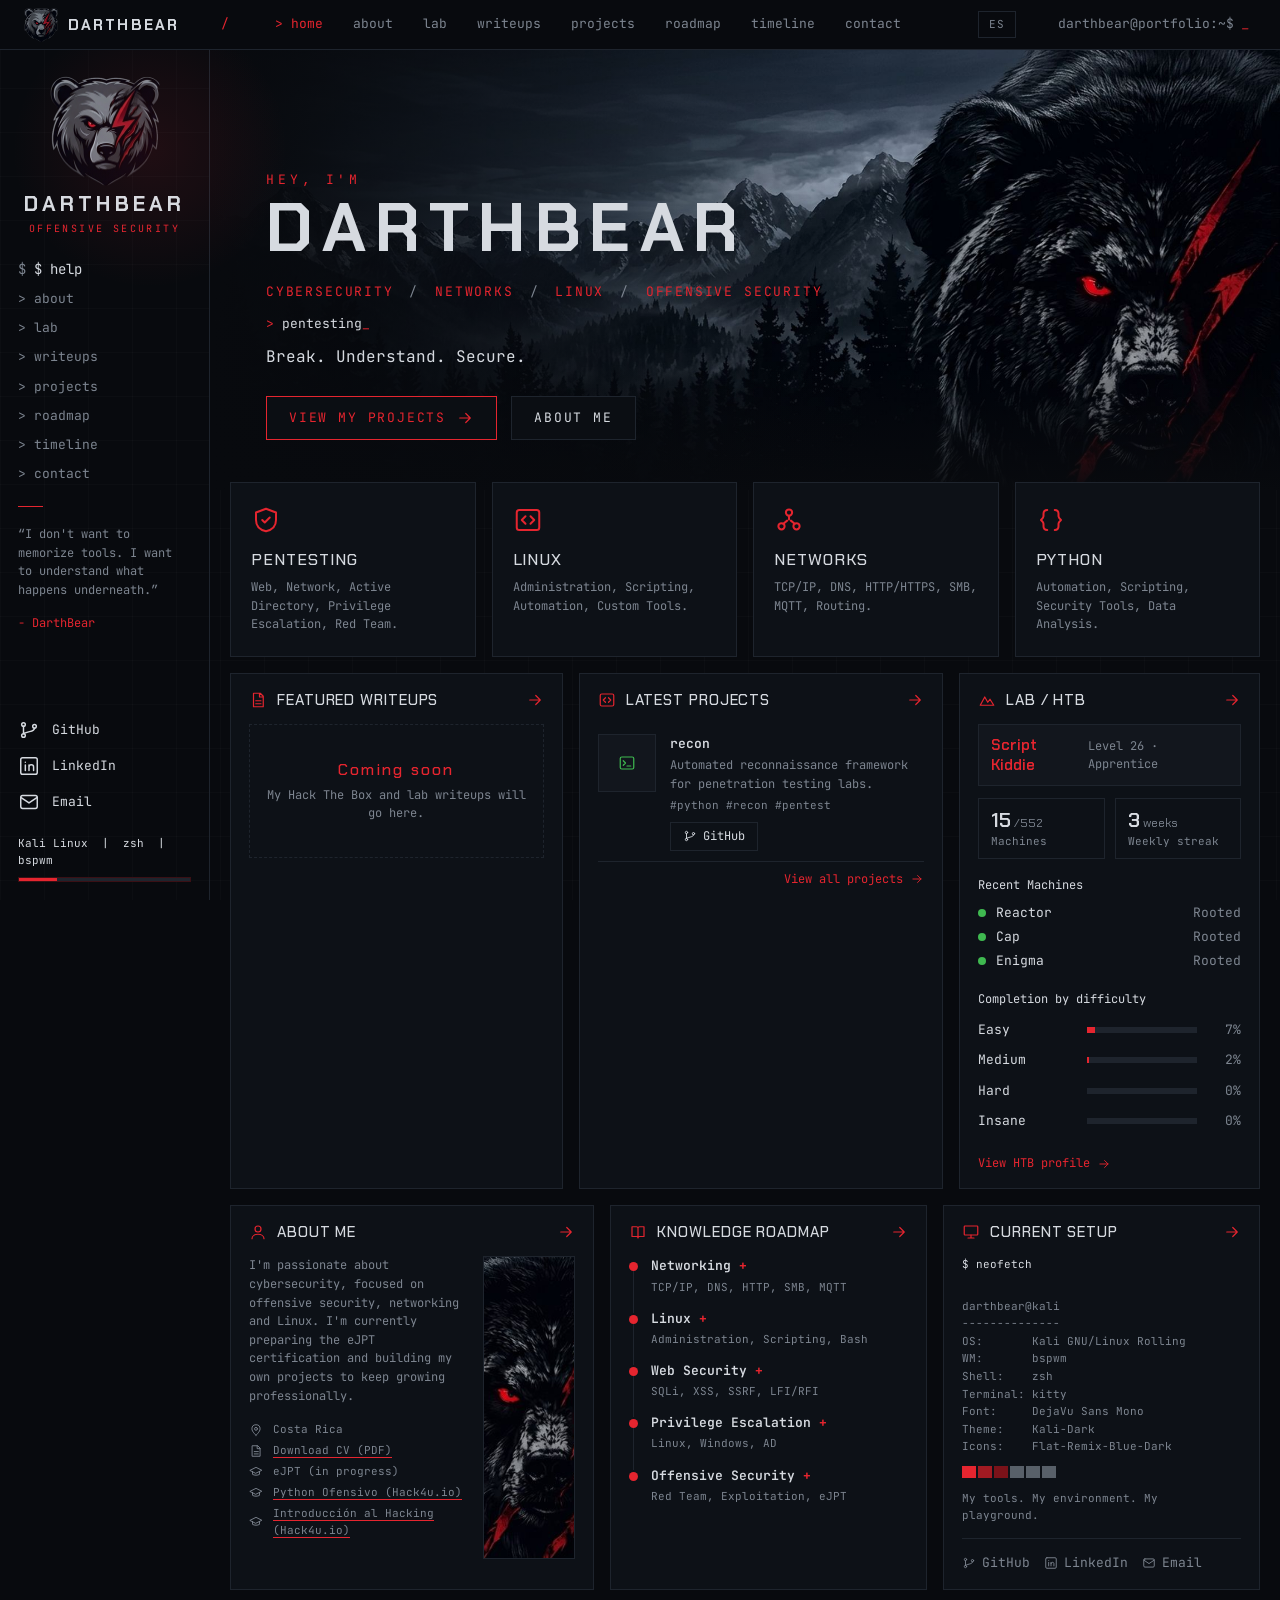
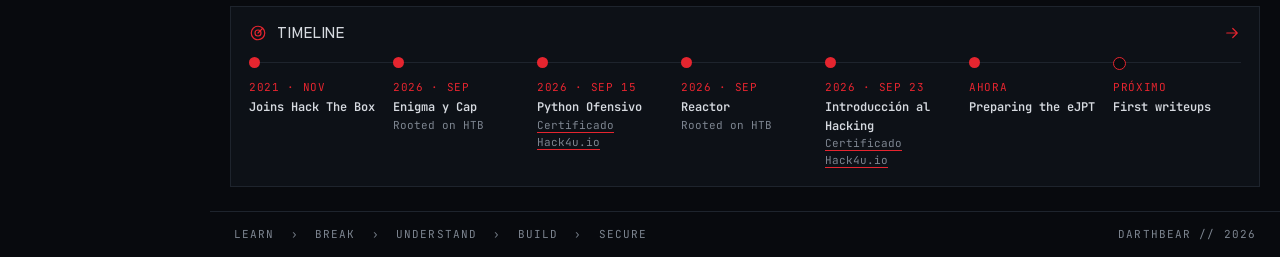
==== commit bb342d4c: "Add files via upload" ====
--- a/index.html
+++ b/index.html
@@ -11,6 +11,7 @@
 <meta property="og:title" content="DarthBear · Offensive Security"><meta property="og:description" content="Portafolio de ciberseguridad ofensiva: redes, Linux, Python y Hack The Box.">
 <meta property="og:url" content="https://xx-darthbear-xx.github.io/"><meta property="og:image" content="https://xx-darthbear-xx.github.io/assets/og.jpg"><meta property="og:image:width" content="1200"><meta property="og:image:height" content="630">
 <meta name="twitter:card" content="summary_large_image"><meta name="twitter:image" content="https://xx-darthbear-xx.github.io/assets/og.jpg">
+<link rel="alternate" type="application/rss+xml" title="DarthBear · Writeups" href="rss.xml">
 <link rel="preload" as="image" href="assets/hero.jpg">
 <link rel="icon" type="image/png" href="assets/logo.png">
 <link rel="preconnect" href="https://fonts.googleapis.com"><link rel="preconnect" href="https://fonts.gstatic.com" crossorigin>
@@ -45,6 +46,7 @@
 <header class="top">
   <a class="tb" href="#home"><img src="assets/logo.png" alt="" width="34" height="34"><b>DARTHBEAR</b></a><span class="sl">/</span>
   <nav aria-label="Principal"><a class="on" href="#home">home</a><a href="#about">about</a><a href="#lab">lab</a><a href="#writeups">writeups</a><a href="#projects">projects</a><a href="#roadmap">roadmap</a><a href="#timeline">timeline</a><a href="#contact">contact</a></nav>
+  <button class="lang" id="lang" aria-label="Cambiar idioma / Switch language">EN</button>
   <button class="prompt" id="open" aria-label="Abrir terminal">darthbear@portfolio:~$ <i>_</i></button>
 </header>
 
@@ -76,12 +78,12 @@
   <div class="g3">
     <section class="card" id="writeups">
       <h2><svg class="i"><use href="#doc"/></svg>FEATURED WRITEUPS<svg class="i go"><use href="#ar"/></svg></h2>
-      <div id="wlist"><p class="soon"><b>Coming soon</b>Aquí publicaré mis writeups de Hack The Box y laboratorios.</p></div>
+      <div id="wlist"><p class="soon"><b>Coming soon</b><span data-i18n="soon">Aquí publicaré mis writeups de Hack The Box y laboratorios.</span></p></div>
     </section>
 
     <section class="card" id="projects">
       <h2><svg class="i"><use href="#code"/></svg>LATEST PROJECTS<svg class="i go"><use href="#ar"/></svg></h2>
-      <div class="proj"><span class="ic sq"><svg class="i"><use href="#term"/></svg></span><div><b>recon</b><p>Automated reconnaissance framework for penetration testing labs.</p><em>#python #recon #pentest</em><div class="bt"><a href="https://github.com/xX-DarthBear-Xx/recon" target="_blank" rel="noopener"><svg class="i s"><use href="#gh"/></svg>GitHub</a></div></div></div>
+      <div class="proj"><span class="ic sq"><svg class="i"><use href="#term"/></svg></span><div><b>recon</b><p data-i18n="reconDesc">Automated reconnaissance framework for penetration testing labs.</p><em>#python #recon #pentest</em><p class="ghs" id="ghstats"></p><div class="bt"><a href="https://github.com/xX-DarthBear-Xx/recon" target="_blank" rel="noopener"><svg class="i s"><use href="#gh"/></svg>GitHub</a></div></div></div>
       <a class="more" href="https://github.com/xX-DarthBear-Xx?tab=repositories" target="_blank" rel="noopener">View all projects <svg class="i s"><use href="#ar"/></svg></a>
     </section>
 
@@ -100,12 +102,12 @@
   <div class="g3 b">
     <section class="card" id="about">
       <h2><svg class="i"><use href="#user"/></svg>ABOUT ME<svg class="i go"><use href="#ar"/></svg></h2>
-      <div class="ab"><div><p>Soy un apasionado por la ciberseguridad, con enfoque en seguridad ofensiva, redes y Linux. Actualmente me encuentro en proceso de certificación eJPT y desarrollando proyectos propios para seguir creciendo profesionalmente.</p>
-      <ul><li><svg class="i s"><use href="#pin"/></svg>Costa Rica</li><li><svg class="i s"><use href="#cap"/></svg>eJPT (en preparación)</li><li><svg class="i s"><use href="#cap"/></svg><a href="https://hack4u.io/certificate/1647-6136-1045-3499" target="_blank" rel="noopener">Python Ofensivo (Hack4u.io)</a></li><li><svg class="i s"><use href="#cap"/></svg><a href="https://hack4u.io/certificate/9980-1075-3789-9197" target="_blank" rel="noopener">Introducción al Hacking (Hack4u.io)</a></li></ul></div><div class="photo" role="img" aria-label="Retrato de DarthBear"></div></div>
+      <div class="ab"><div><p><span data-i18n="aboutP">Soy un apasionado por la ciberseguridad, con enfoque en seguridad ofensiva, redes y Linux. Actualmente me encuentro en proceso de certificación eJPT y desarrollando proyectos propios para seguir creciendo profesionalmente.</span></p>
+      <ul><li><svg class="i s"><use href="#pin"/></svg>Costa Rica</li><li><svg class="i s"><use href="#doc"/></svg><a href="assets/cv.pdf" target="_blank" rel="noopener"><span data-i18n="cvLink">Descargar CV (PDF)</span></a></li><li><svg class="i s"><use href="#cap"/></svg><span data-i18n="ejpt">eJPT (en preparación)</span></li><li><svg class="i s"><use href="#cap"/></svg><a href="https://hack4u.io/certificate/1647-6136-1045-3499" target="_blank" rel="noopener">Python Ofensivo (Hack4u.io)</a></li><li><svg class="i s"><use href="#cap"/></svg><a href="https://hack4u.io/certificate/9980-1075-3789-9197" target="_blank" rel="noopener">Introducción al Hacking (Hack4u.io)</a></li></ul></div><div class="photo" role="img" aria-label="Retrato de DarthBear"></div></div>
     </section>
     <section class="card" id="roadmap">
       <h2><svg class="i"><use href="#book"/></svg>KNOWLEDGE ROADMAP<svg class="i go"><use href="#ar"/></svg></h2>
-      <ol class="rm"><li><details><summary><b>Networking</b><span>TCP/IP, DNS, HTTP, SMB, MQTT</span></summary><p>Modelo OSI, direccionamiento IP y subnetting, ARP, DHCP, puertos y servicios, análisis de tráfico con Wireshark.</p></details></li><li><details><summary><b>Linux</b><span>Administration, Scripting, Bash</span></summary><p>Permisos, procesos, servicios, redes en Linux, cron y bash scripting.</p></details></li><li><details><summary><b>Web Security</b><span>SQLi, XSS, SSRF, LFI/RFI</span></summary><p>Enumeración web, OWASP Top 10, inyecciones, autenticación, subida de archivos y Burp Suite.</p></details></li><li><details><summary><b>Privilege Escalation</b><span>Linux, Windows, AD</span></summary><p>SUID, sudo, tareas cron, servicios mal configurados, kernel y escalada en Windows y AD.</p></details></li><li><details><summary><b>Offensive Security</b><span>Red Team, Exploitation, eJPT</span></summary><p>Metodología de pentesting, explotación, post-explotación, reportes y preparación del eJPT.</p></details></li></ol>
+      <ol class="rm"><li><details><summary><b>Networking</b><span>TCP/IP, DNS, HTTP, SMB, MQTT</span></summary><p><span data-i18n="rmNet">Modelo OSI, direccionamiento IP y subnetting, ARP, DHCP, puertos y servicios, análisis de tráfico con Wireshark.</span></p></details></li><li><details><summary><b>Linux</b><span>Administration, Scripting, Bash</span></summary><p><span data-i18n="rmLinux">Permisos, procesos, servicios, redes en Linux, cron y bash scripting.</span></p></details></li><li><details><summary><b>Web Security</b><span>SQLi, XSS, SSRF, LFI/RFI</span></summary><p><span data-i18n="rmWeb">Enumeración web, OWASP Top 10, inyecciones, autenticación, subida de archivos y Burp Suite.</span></p></details></li><li><details><summary><b>Privilege Escalation</b><span>Linux, Windows, AD</span></summary><p><span data-i18n="rmPriv">SUID, sudo, tareas cron, servicios mal configurados, kernel y escalada en Windows y AD.</span></p></details></li><li><details><summary><b>Offensive Security</b><span>Red Team, Exploitation, eJPT</span></summary><p><span data-i18n="rmOff">Metodología de pentesting, explotación, post-explotación, reportes y preparación del eJPT.</span></p></details></li></ol>
     </section>
     <section class="card" id="contact">
       <h2><svg class="i"><use href="#screen"/></svg>CURRENT SETUP<svg class="i go"><use href="#ar"/></svg></h2>
@@ -128,13 +130,13 @@
   <section class="card tl" id="timeline">
     <h2><svg class="i"><use href="#radar"/></svg>TIMELINE<svg class="i go"><use href="#ar"/></svg></h2>
     <ol class="tlv">
-      <li><time>2021 · NOV</time><b>Se une a Hack The Box</b></li>
-      <li><time>2026 · SEP</time><b>Enigma y Cap</b>Resueltas en HTB</li>
+      <li><time>2021 · NOV</time><b data-i18n="tl1">Se une a Hack The Box</b></li>
+      <li><time>2026 · SEP</time><b>Enigma y Cap</b><span data-i18n="tl2">Resueltas en HTB</span></li>
       <li><time>2026 · SEP 15</time><b>Python Ofensivo</b><a href="https://hack4u.io/certificate/1647-6136-1045-3499" target="_blank" rel="noopener">Certificado Hack4u.io</a></li>
-      <li><time>2026 · SEP</time><b>Reactor</b>Resuelta en HTB</li>
+      <li><time>2026 · SEP</time><b>Reactor</b><span data-i18n="tl3">Resuelta en HTB</span></li>
       <li><time>2026 · SEP 23</time><b>Introducción al Hacking</b><a href="https://hack4u.io/certificate/9980-1075-3789-9197" target="_blank" rel="noopener">Certificado Hack4u.io</a></li>
-      <li class="now"><time>AHORA</time><b>Preparando el eJPT</b></li>
-      <li class="nx"><time>PRÓXIMO</time><b>Primeros writeups</b></li>
+      <li class="now"><time>AHORA</time><b data-i18n="tl4">Preparando el eJPT</b></li>
+      <li class="nx"><time>PRÓXIMO</time><b data-i18n="tl5">Primeros writeups</b></li>
     </ol>
   </section>
 </main>
--- a/styles.css
+++ b/styles.css
@@ -7,7 +7,7 @@
 .top{position:fixed;inset:0 0 auto 0;height:50px;z-index:5;display:flex;align-items:center;gap:22px;padding:0 24px;background:var(--bg);border-bottom:1px solid var(--ln)}
 .tb{display:flex;align-items:center;gap:10px;font:600 15px var(--hd);letter-spacing:.14em}.sl{color:var(--rd);margin-left:20px}
 .top nav{display:flex;gap:30px;margin-left:24px}.top nav a{color:var(--dm)}.top nav a.on{color:var(--rd)}.top nav a.on::before{content:"> "}
-.prompt{margin-left:auto;background:none;border:0;color:var(--dm);font:inherit;cursor:pointer}.prompt i{color:var(--rd)}
+.prompt{margin-left:14px;background:none;border:0;color:var(--dm);font:inherit;cursor:pointer}.prompt i{color:var(--rd)}
 .side{position:fixed;top:50px;bottom:0;left:0;width:210px;padding:26px 18px 18px;border-right:1px solid var(--ln);display:flex;flex-direction:column;gap:22px}
 .brand{display:grid;justify-items:center;gap:4px;text-align:center}.brand b{font:700 21px var(--hd);letter-spacing:.2em}.brand span{color:var(--rd);font-size:10px;letter-spacing:.24em}
 .side nav{display:grid;gap:9px}.side nav a{color:var(--dm)}.side nav a::before{content:"> ";color:var(--dm)}.side nav a:first-child{color:var(--tx)}.side nav a:first-child::before{content:"$ ";}
@@ -72,6 +72,10 @@
 .md{line-height:1.75}.md h2{border-bottom:1px solid var(--ln);padding-bottom:6px;margin-top:32px}.md h3{margin-top:24px}
 .md pre{background:var(--pn);border:1px solid var(--ln);padding:14px;overflow-x:auto;font-size:12.5px}.md code{background:var(--pn);padding:1px 5px;font-size:.92em}.md pre code{background:none;padding:0}
 .md blockquote{margin:16px 0;padding:4px 16px;border-left:2px solid var(--rd);color:var(--dm)}.md img{max-width:100%;border:1px solid var(--ln)}.md a{color:var(--rd)}
+.lang{margin-left:auto;background:none;border:1px solid var(--ln);color:var(--dm);font:inherit;font-size:11px;padding:4px 10px;cursor:pointer;letter-spacing:.1em}.lang:hover{border-color:var(--rd);color:var(--rd)}
+.ghs{color:var(--gn);font-size:11px;margin:6px 0 0}
+.top2 span{display:flex;gap:6px}
+@media(max-width:800px){.lang{margin-left:0}}
 /* timeline */
 .tl{margin:16px 20px 0}
 .tlv{list-style:none;margin:14px 0 0;padding:0;display:grid;grid-template-columns:repeat(auto-fit,minmax(120px,1fr));gap:12px 16px;position:relative}
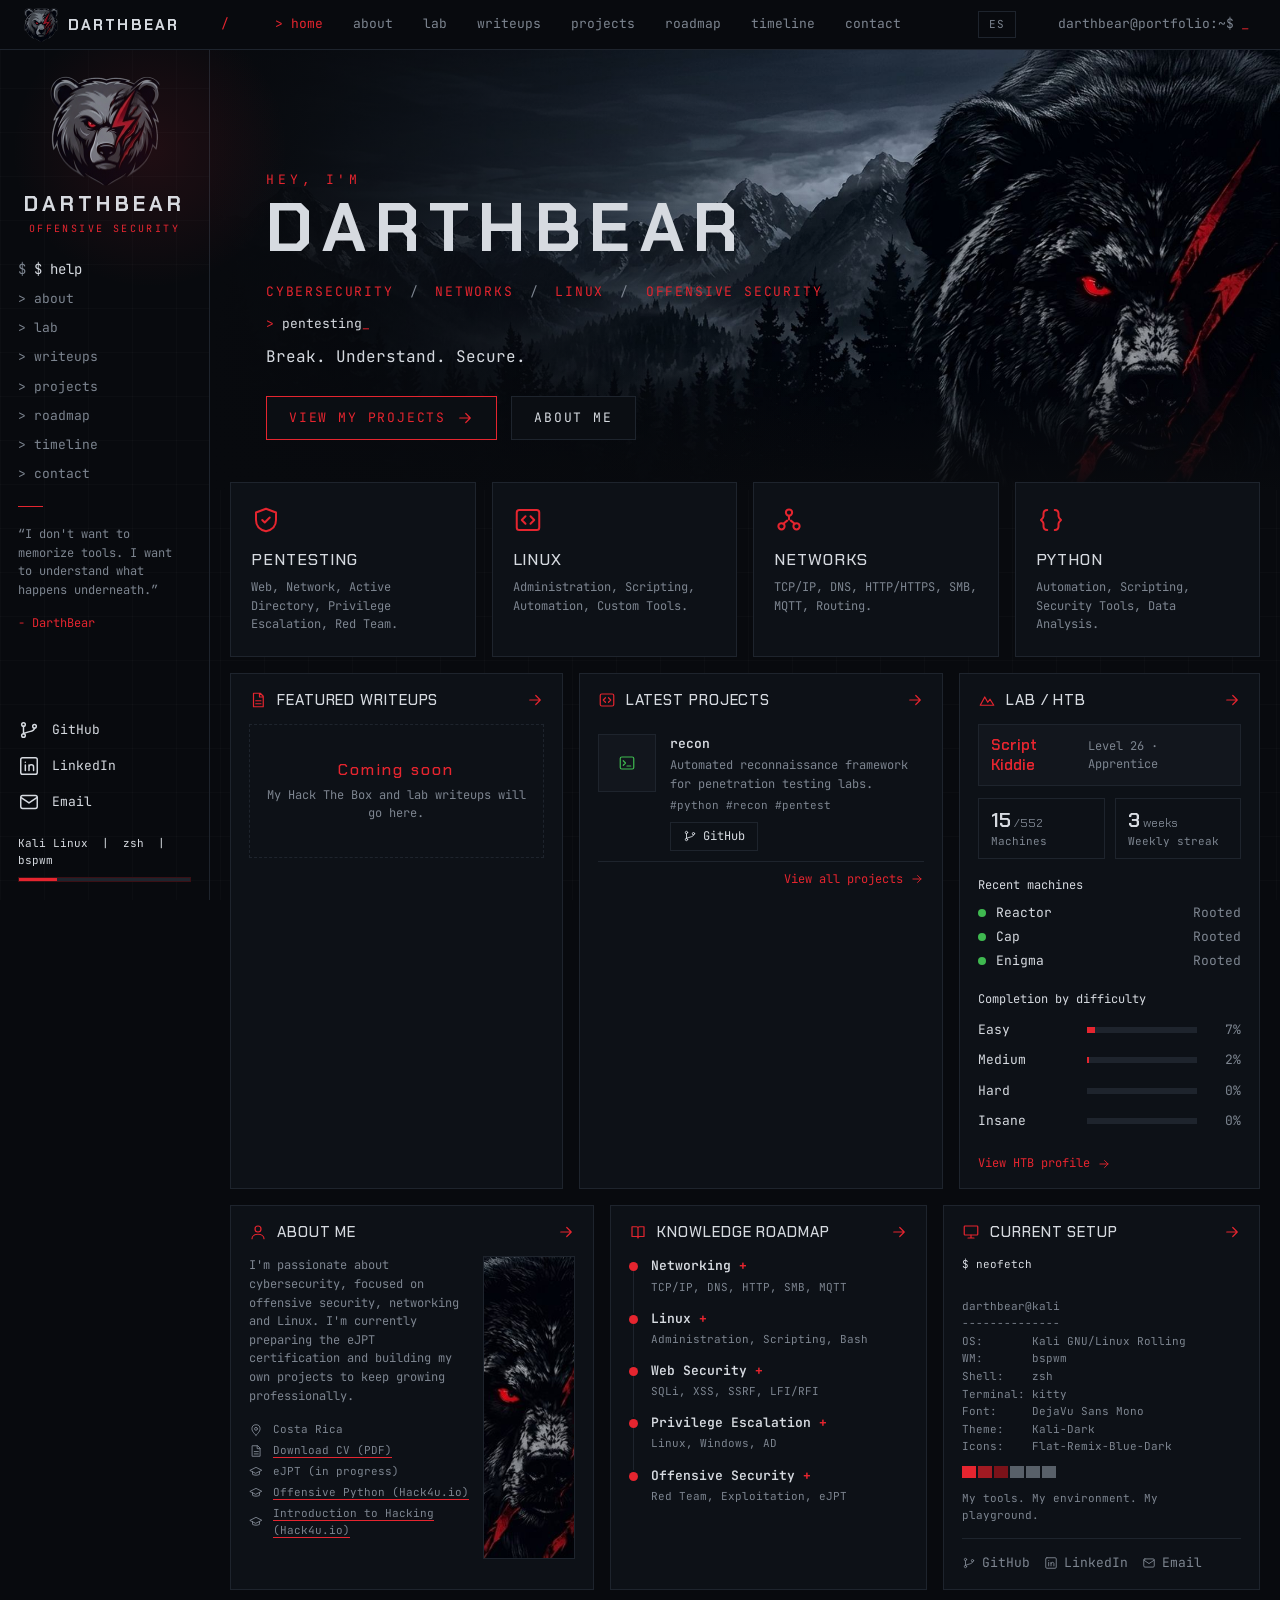
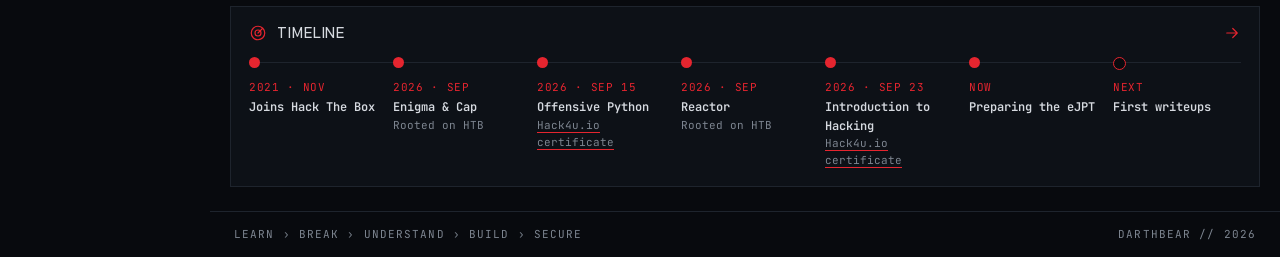
==== commit 08e78ef8: "Add files via upload" ====
--- a/index.html
+++ b/index.html
@@ -45,72 +45,72 @@
 
 <header class="top">
   <a class="tb" href="#home"><img src="assets/logo.png" alt="" width="34" height="34"><b>DARTHBEAR</b></a><span class="sl">/</span>
-  <nav aria-label="Principal"><a class="on" href="#home">home</a><a href="#about">about</a><a href="#lab">lab</a><a href="#writeups">writeups</a><a href="#projects">projects</a><a href="#roadmap">roadmap</a><a href="#timeline">timeline</a><a href="#contact">contact</a></nav>
-  <button class="lang" id="lang" aria-label="Cambiar idioma / Switch language">EN</button>
-  <button class="prompt" id="open" aria-label="Abrir terminal">darthbear@portfolio:~$ <i>_</i></button>
+  <nav aria-label="Principal" data-i18n-attr="aria-label:ariaMain"><a class="on" href="#home" data-i18n="nHome">home</a><a href="#about" data-i18n="nAbout">about</a><a href="#lab" data-i18n="nLab">lab</a><a href="#writeups" data-i18n="nWriteups">writeups</a><a href="#projects" data-i18n="nProjects">projects</a><a href="#roadmap" data-i18n="nRoadmap">roadmap</a><a href="#timeline" data-i18n="nTimeline">timeline</a><a href="#contact" data-i18n="nContact">contact</a></nav>
+  <button class="lang" id="lang" data-i18n-attr="aria-label:ariaLang" aria-label="Cambiar a inglés">EN</button>
+  <button class="prompt" id="open" data-i18n-attr="aria-label:ariaTerm" aria-label="Abrir terminal">darthbear@portfolio:~$ <i>_</i></button>
 </header>
 
 <aside class="side">
-  <div class="brand"><img src="assets/logo.png" alt="" width="110" height="110"><b>DARTHBEAR</b><span>OFFENSIVE SECURITY</span></div>
-  <nav aria-label="Secundario"><a href="#" id="help">$ help</a><a href="#about">about</a><a href="#lab">lab</a><a href="#writeups">writeups</a><a href="#projects">projects</a><a href="#roadmap">roadmap</a><a href="#timeline">timeline</a><a href="#contact">contact</a></nav>
-  <blockquote>“I don't want to memorize tools. I want to understand what happens underneath.”<cite>- DarthBear</cite></blockquote>
+  <div class="brand"><img src="assets/logo.png" alt="" width="110" height="110"><b>DARTHBEAR</b><span data-i18n="brandSub">OFFENSIVE SECURITY</span></div>
+  <nav aria-label="Secundario" data-i18n-attr="aria-label:ariaSide"><a href="#" id="help">$ help</a><a href="#about" data-i18n="nAbout">about</a><a href="#lab" data-i18n="nLab">lab</a><a href="#writeups" data-i18n="nWriteups">writeups</a><a href="#projects" data-i18n="nProjects">projects</a><a href="#roadmap" data-i18n="nRoadmap">roadmap</a><a href="#timeline" data-i18n="nTimeline">timeline</a><a href="#contact" data-i18n="nContact">contact</a></nav>
+  <blockquote>“<span data-i18n="quote">I don't want to memorize tools. I want to understand what happens underneath.</span>”<cite>- DarthBear</cite></blockquote>
   <div class="soc"><a href="https://github.com/xX-DarthBear-Xx"><svg class="i"><use href="#gh"/></svg>GitHub</a><a href="https://www.linkedin.com/in/kevin-carballo-herrera-245428389"><svg class="i"><use href="#in"/></svg>LinkedIn</a><a href="mailto:kevincarballoherrera@gmail.com"><svg class="i"><use href="#mail"/></svg>Email</a></div>
   <div class="stack">Kali Linux &nbsp;|&nbsp; zsh &nbsp;|&nbsp; bspwm<div class="bar"><i style="width:22%"></i></div></div>
 </aside>
 
 <main>
   <section id="home" class="hero">
-    <p class="k">HEY, I'M</p>
+    <p class="k" data-i18n="hi">HEY, I'M</p>
     <h1>DARTHBEAR</h1>
-    <p class="tags">CYBERSECURITY <span class="sep">/</span> NETWORKS <span class="sep">/</span> LINUX <span class="sep">/</span> OFFENSIVE SECURITY</p>
+    <p class="tags"><span data-i18n="tagCyber">CYBERSECURITY</span> <span class="sep">/</span> <span data-i18n="tagNet">NETWORKS</span> <span class="sep">/</span> LINUX <span class="sep">/</span> <span data-i18n="tagOff">OFFENSIVE SECURITY</span></p>
     <p class="type"><span id="tw">pentesting</span><i>_</i></p>
-    <p class="motto">Break. Understand. Secure.</p>
-    <p><a class="btn pr" href="#projects">VIEW MY PROJECTS <svg class="i"><use href="#ar"/></svg></a><a class="btn" href="#about">ABOUT ME</a></p>
+    <p class="motto" data-i18n="motto">Break. Understand. Secure.</p>
+    <p><a class="btn pr" href="#projects"><span data-i18n="btnProjects">VIEW MY PROJECTS</span> <svg class="i"><use href="#ar"/></svg></a><a class="btn" href="#about" data-i18n="btnAbout">ABOUT ME</a></p>
   </section>
 
   <div class="g4">
-    <article class="card pil"><svg class="i big"><use href="#shield"/></svg><h3>PENTESTING</h3><p>Web, Network, Active Directory, Privilege Escalation, Red Team.</p></article>
-    <article class="card pil"><svg class="i big"><use href="#code"/></svg><h3>LINUX</h3><p>Administration, Scripting, Automation, Custom Tools.</p></article>
-    <article class="card pil"><svg class="i big"><use href="#nodes"/></svg><h3>NETWORKS</h3><p>TCP/IP, DNS, HTTP/HTTPS, SMB, MQTT, Routing.</p></article>
-    <article class="card pil"><svg class="i big"><use href="#py"/></svg><h3>PYTHON</h3><p>Automation, Scripting, Security Tools, Data Analysis.</p></article>
+    <article class="card pil"><svg class="i big"><use href="#shield"/></svg><h3>PENTESTING</h3><p data-i18n="pentDesc">Web, Network, Active Directory, Privilege Escalation, Red Team.</p></article>
+    <article class="card pil"><svg class="i big"><use href="#code"/></svg><h3>LINUX</h3><p data-i18n="linuxDesc">Administration, Scripting, Automation, Custom Tools.</p></article>
+    <article class="card pil"><svg class="i big"><use href="#nodes"/></svg><h3 data-i18n="pilNet">NETWORKS</h3><p data-i18n="netDesc">TCP/IP, DNS, HTTP/HTTPS, SMB, MQTT, Routing.</p></article>
+    <article class="card pil"><svg class="i big"><use href="#py"/></svg><h3>PYTHON</h3><p data-i18n="pyDesc">Automation, Scripting, Security Tools, Data Analysis.</p></article>
   </div>
 
   <div class="g3">
     <section class="card" id="writeups">
-      <h2><svg class="i"><use href="#doc"/></svg>FEATURED WRITEUPS<svg class="i go"><use href="#ar"/></svg></h2>
-      <div id="wlist"><p class="soon"><b>Coming soon</b><span data-i18n="soon">Aquí publicaré mis writeups de Hack The Box y laboratorios.</span></p></div>
+      <h2><svg class="i"><use href="#doc"/></svg><span data-i18n="hWriteups">FEATURED WRITEUPS</span><svg class="i go"><use href="#ar"/></svg></h2>
+      <div id="wlist"><p class="soon"><b data-i18n="comingTitle">Coming soon</b><span data-i18n="soon">Aquí publicaré mis writeups de Hack The Box y laboratorios.</span></p></div>
     </section>
 
     <section class="card" id="projects">
-      <h2><svg class="i"><use href="#code"/></svg>LATEST PROJECTS<svg class="i go"><use href="#ar"/></svg></h2>
+      <h2><svg class="i"><use href="#code"/></svg><span data-i18n="hProjects">LATEST PROJECTS</span><svg class="i go"><use href="#ar"/></svg></h2>
       <div class="proj"><span class="ic sq"><svg class="i"><use href="#term"/></svg></span><div><b>recon</b><p data-i18n="reconDesc">Automated reconnaissance framework for penetration testing labs.</p><em>#python #recon #pentest</em><p class="ghs" id="ghstats"></p><div class="bt"><a href="https://github.com/xX-DarthBear-Xx/recon" target="_blank" rel="noopener"><svg class="i s"><use href="#gh"/></svg>GitHub</a></div></div></div>
-      <a class="more" href="https://github.com/xX-DarthBear-Xx?tab=repositories" target="_blank" rel="noopener">View all projects <svg class="i s"><use href="#ar"/></svg></a>
+      <a class="more" href="https://github.com/xX-DarthBear-Xx?tab=repositories" target="_blank" rel="noopener"><span data-i18n="viewAllProjects">View all projects</span> <svg class="i s"><use href="#ar"/></svg></a>
     </section>
 
     <section class="card" id="lab">
       <h2><svg class="i"><use href="#mtn"/></svg>LAB / HTB<svg class="i go"><use href="#ar"/></svg></h2>
-      <a class="prof" href="https://app.hackthebox.com/users/828180" target="_blank" rel="noopener"><b>Script Kiddie</b><span>Level 26 · Apprentice</span></a>
-      <div class="st"><div><b><span data-n="15">15</span><small> /552</small></b>Machines</div><div><b><span data-n="3">3</span><small> weeks</small></b>Weekly streak</div></div>
-      <h4>Recent Machines</h4>
-      <ul class="m"><li><i class="d g"></i>Reactor<b>Rooted</b></li><li><i class="d g"></i>Cap<b>Rooted</b></li><li><i class="d g"></i>Enigma<b>Rooted</b></li></ul>
-      <h4>Completion by difficulty</h4>
-      <ul class="sk"><li>Easy<span><i style="width:7.3%"></i></span><b>7%</b></li><li>Medium<span><i style="width:1.6%"></i></span><b>2%</b></li><li>Hard<span><i style="width:0"></i></span><b>0%</b></li><li>Insane<span><i style="width:0"></i></span><b>0%</b></li></ul>
-      <a class="more l" href="https://app.hackthebox.com/users/828180" target="_blank" rel="noopener">View HTB profile <svg class="i s"><use href="#ar"/></svg></a>
+      <a class="prof" href="https://app.hackthebox.com/users/828180" target="_blank" rel="noopener"><b>Script Kiddie</b><span data-i18n="level">Level 26 · Apprentice</span></a>
+      <div class="st"><div><b><span data-n="15">15</span><small> /552</small></b><span data-i18n="machines">Machines</span></div><div><b><span data-n="3">3</span><small data-i18n="weeks"> weeks</small></b><span data-i18n="streak">Weekly streak</span></div></div>
+      <h4 data-i18n="recent">Recent Machines</h4>
+      <ul class="m"><li><i class="d g"></i>Reactor<b data-i18n="rooted">Rooted</b></li><li><i class="d g"></i>Cap<b data-i18n="rooted">Rooted</b></li><li><i class="d g"></i>Enigma<b data-i18n="rooted">Rooted</b></li></ul>
+      <h4 data-i18n="completion">Completion by difficulty</h4>
+      <ul class="sk"><li><span class="dl" data-i18n="dEasy">Easy</span><span><i style="width:7.3%"></i></span><b>7%</b></li><li><span class="dl" data-i18n="dMedium">Medium</span><span><i style="width:1.6%"></i></span><b>2%</b></li><li><span class="dl" data-i18n="dHard">Hard</span><span><i style="width:0"></i></span><b>0%</b></li><li><span class="dl" data-i18n="dInsane">Insane</span><span><i style="width:0"></i></span><b>0%</b></li></ul>
+      <a class="more l" href="https://app.hackthebox.com/users/828180" target="_blank" rel="noopener"><span data-i18n="viewProfile">View HTB profile</span> <svg class="i s"><use href="#ar"/></svg></a>
     </section>
   </div>
 
   <div class="g3 b">
     <section class="card" id="about">
-      <h2><svg class="i"><use href="#user"/></svg>ABOUT ME<svg class="i go"><use href="#ar"/></svg></h2>
+      <h2><svg class="i"><use href="#user"/></svg><span data-i18n="hAbout">ABOUT ME</span><svg class="i go"><use href="#ar"/></svg></h2>
       <div class="ab"><div><p><span data-i18n="aboutP">Soy un apasionado por la ciberseguridad, con enfoque en seguridad ofensiva, redes y Linux. Actualmente me encuentro en proceso de certificación eJPT y desarrollando proyectos propios para seguir creciendo profesionalmente.</span></p>
-      <ul><li><svg class="i s"><use href="#pin"/></svg>Costa Rica</li><li><svg class="i s"><use href="#doc"/></svg><a href="assets/cv.pdf" target="_blank" rel="noopener"><span data-i18n="cvLink">Descargar CV (PDF)</span></a></li><li><svg class="i s"><use href="#cap"/></svg><span data-i18n="ejpt">eJPT (en preparación)</span></li><li><svg class="i s"><use href="#cap"/></svg><a href="https://hack4u.io/certificate/1647-6136-1045-3499" target="_blank" rel="noopener">Python Ofensivo (Hack4u.io)</a></li><li><svg class="i s"><use href="#cap"/></svg><a href="https://hack4u.io/certificate/9980-1075-3789-9197" target="_blank" rel="noopener">Introducción al Hacking (Hack4u.io)</a></li></ul></div><div class="photo" role="img" aria-label="Retrato de DarthBear"></div></div>
+      <ul><li><svg class="i s"><use href="#pin"/></svg>Costa Rica</li><li><svg class="i s"><use href="#doc"/></svg><a href="assets/cv.pdf" target="_blank" rel="noopener" data-i18n-attr="href:cvHref"><span data-i18n="cvLink">Descargar CV (PDF)</span></a></li><li><svg class="i s"><use href="#cap"/></svg><span data-i18n="ejpt">eJPT (en preparación)</span></li><li><svg class="i s"><use href="#cap"/></svg><a href="https://hack4u.io/certificate/1647-6136-1045-3499" target="_blank" rel="noopener"><span data-i18n="certPy">Python Ofensivo (Hack4u.io)</span></a></li><li><svg class="i s"><use href="#cap"/></svg><a href="https://hack4u.io/certificate/9980-1075-3789-9197" target="_blank" rel="noopener"><span data-i18n="certHack">Introducción al Hacking (Hack4u.io)</span></a></li></ul></div><div class="photo" role="img" data-i18n-attr="aria-label:ariaPhoto" aria-label="Retrato de DarthBear"></div></div>
     </section>
     <section class="card" id="roadmap">
-      <h2><svg class="i"><use href="#book"/></svg>KNOWLEDGE ROADMAP<svg class="i go"><use href="#ar"/></svg></h2>
-      <ol class="rm"><li><details><summary><b>Networking</b><span>TCP/IP, DNS, HTTP, SMB, MQTT</span></summary><p><span data-i18n="rmNet">Modelo OSI, direccionamiento IP y subnetting, ARP, DHCP, puertos y servicios, análisis de tráfico con Wireshark.</span></p></details></li><li><details><summary><b>Linux</b><span>Administration, Scripting, Bash</span></summary><p><span data-i18n="rmLinux">Permisos, procesos, servicios, redes en Linux, cron y bash scripting.</span></p></details></li><li><details><summary><b>Web Security</b><span>SQLi, XSS, SSRF, LFI/RFI</span></summary><p><span data-i18n="rmWeb">Enumeración web, OWASP Top 10, inyecciones, autenticación, subida de archivos y Burp Suite.</span></p></details></li><li><details><summary><b>Privilege Escalation</b><span>Linux, Windows, AD</span></summary><p><span data-i18n="rmPriv">SUID, sudo, tareas cron, servicios mal configurados, kernel y escalada en Windows y AD.</span></p></details></li><li><details><summary><b>Offensive Security</b><span>Red Team, Exploitation, eJPT</span></summary><p><span data-i18n="rmOff">Metodología de pentesting, explotación, post-explotación, reportes y preparación del eJPT.</span></p></details></li></ol>
+      <h2><svg class="i"><use href="#book"/></svg><span data-i18n="hRoadmap">KNOWLEDGE ROADMAP</span><svg class="i go"><use href="#ar"/></svg></h2>
+      <ol class="rm"><li><details><summary><b data-i18n="rmNetT">Networking</b><span>TCP/IP, DNS, HTTP, SMB, MQTT</span></summary><p><span data-i18n="rmNet">Modelo OSI, direccionamiento IP y subnetting, ARP, DHCP, puertos y servicios, análisis de tráfico con Wireshark.</span></p></details></li><li><details><summary><b>Linux</b><span data-i18n="rmLinuxS">Administration, Scripting, Bash</span></summary><p><span data-i18n="rmLinux">Permisos, procesos, servicios, redes en Linux, cron y bash scripting.</span></p></details></li><li><details><summary><b data-i18n="rmWebT">Web Security</b><span>SQLi, XSS, SSRF, LFI/RFI</span></summary><p><span data-i18n="rmWeb">Enumeración web, OWASP Top 10, inyecciones, autenticación, subida de archivos y Burp Suite.</span></p></details></li><li><details><summary><b data-i18n="rmPrivT">Privilege Escalation</b><span>Linux, Windows, AD</span></summary><p><span data-i18n="rmPriv">SUID, sudo, tareas cron, servicios mal configurados, kernel y escalada en Windows y AD.</span></p></details></li><li><details><summary><b data-i18n="rmOffT">Offensive Security</b><span data-i18n="rmOffS">Red Team, Exploitation, eJPT</span></summary><p><span data-i18n="rmOff">Metodología de pentesting, explotación, post-explotación, reportes y preparación del eJPT.</span></p></details></li></ol>
     </section>
     <section class="card" id="contact">
-      <h2><svg class="i"><use href="#screen"/></svg>CURRENT SETUP<svg class="i go"><use href="#ar"/></svg></h2>
+      <h2><svg class="i"><use href="#screen"/></svg><span data-i18n="hSetup">CURRENT SETUP</span><svg class="i go"><use href="#ar"/></svg></h2>
       <pre class="nf"><u>$ neofetch</u>
 darthbear@kali
 --------------
@@ -122,28 +122,29 @@
 Theme:    Kali-Dark
 Icons:    Flat-Remix-Blue-Dark</pre>
       <div class="sw"><i></i><i></i><i></i><i></i><i></i><i></i></div>
-      <p class="fine">My tools. My environment. My playground.</p>
+      <p class="fine" data-i18n="fine">My tools. My environment. My playground.</p>
       <div class="cc"><a href="https://github.com/xX-DarthBear-Xx"><svg class="i s"><use href="#gh"/></svg>GitHub</a><a href="https://www.linkedin.com/in/kevin-carballo-herrera-245428389"><svg class="i s"><use href="#in"/></svg>LinkedIn</a><a href="mailto:kevincarballoherrera@gmail.com"><svg class="i s"><use href="#mail"/></svg>Email</a></div>
     </section>
   </div>
 
   <section class="card tl" id="timeline">
-    <h2><svg class="i"><use href="#radar"/></svg>TIMELINE<svg class="i go"><use href="#ar"/></svg></h2>
+    <h2><svg class="i"><use href="#radar"/></svg><span data-i18n="hTimeline">TIMELINE</span><svg class="i go"><use href="#ar"/></svg></h2>
     <ol class="tlv">
       <li><time>2021 · NOV</time><b data-i18n="tl1">Se une a Hack The Box</b></li>
-      <li><time>2026 · SEP</time><b>Enigma y Cap</b><span data-i18n="tl2">Resueltas en HTB</span></li>
-      <li><time>2026 · SEP 15</time><b>Python Ofensivo</b><a href="https://hack4u.io/certificate/1647-6136-1045-3499" target="_blank" rel="noopener">Certificado Hack4u.io</a></li>
+      <li><time>2026 · SEP</time><b data-i18n="tlEC">Enigma y Cap</b><span data-i18n="tl2">Resueltas en HTB</span></li>
+      <li><time>2026 · SEP 15</time><b data-i18n="certPyT">Python Ofensivo</b><a href="https://hack4u.io/certificate/1647-6136-1045-3499" target="_blank" rel="noopener"><span data-i18n="tlCert">Certificado Hack4u.io</span></a></li>
       <li><time>2026 · SEP</time><b>Reactor</b><span data-i18n="tl3">Resuelta en HTB</span></li>
-      <li><time>2026 · SEP 23</time><b>Introducción al Hacking</b><a href="https://hack4u.io/certificate/9980-1075-3789-9197" target="_blank" rel="noopener">Certificado Hack4u.io</a></li>
-      <li class="now"><time>AHORA</time><b data-i18n="tl4">Preparando el eJPT</b></li>
-      <li class="nx"><time>PRÓXIMO</time><b data-i18n="tl5">Primeros writeups</b></li>
+      <li><time>2026 · SEP 23</time><b data-i18n="certHackT">Introducción al Hacking</b><a href="https://hack4u.io/certificate/9980-1075-3789-9197" target="_blank" rel="noopener"><span data-i18n="tlCert">Certificado Hack4u.io</span></a></li>
+      <li class="now"><time data-i18n="tlNow">AHORA</time><b data-i18n="tl4">Preparando el eJPT</b></li>
+      <li class="nx"><time data-i18n="tlNext">PRÓXIMO</time><b data-i18n="tl5">Primeros writeups</b></li>
     </ol>
   </section>
 </main>
 
-<footer><span>LEARN &nbsp;›&nbsp; BREAK &nbsp;›&nbsp; UNDERSTAND &nbsp;›&nbsp; BUILD &nbsp;›&nbsp; SECURE</span><span>DARTHBEAR // 2026</span></footer>
+<footer><span data-i18n="foot">LEARN &nbsp;›&nbsp; BREAK &nbsp;›&nbsp; UNDERSTAND &nbsp;›&nbsp; BUILD &nbsp;›&nbsp; SECURE</span><span>DARTHBEAR // 2026</span></footer>
 
-<div class="term" id="term" hidden><div class="out" id="out" role="log" aria-live="polite">Escribe <b>help</b> para ver los comandos.</div><label><span id="ps">darthbear@portfolio:~$</span><input id="cmd" autocomplete="off" spellcheck="false" aria-label="Comando"></label></div>
+<div class="term" id="termbox" hidden><div class="out" id="out" role="log" aria-live="polite" data-i18n-html="termHint">Escribe <b>help</b> para ver los comandos.</div><label><span id="ps">darthbear@portfolio:~$</span><input id="cmd" autocomplete="off" spellcheck="false" data-i18n-attr="aria-label:ariaCmd" aria-label="Comando"></label></div>
+<script src="i18n.js"></script>
 <script src="script.js"></script>
 <script src="writeups.js" defer></script>
 </body>
--- a/styles.css
+++ b/styles.css
@@ -92,3 +92,6 @@
 @media(max-width:800px){.tl{margin:16px 12px 0}}
 
 .cc{display:flex;flex-wrap:wrap;gap:14px;margin-top:14px;padding-top:14px;border-top:1px solid var(--ln)}.cc a{display:inline-flex;align-items:center;gap:6px;color:var(--dm)}.cc a:hover{color:var(--rd)}
+/* fixes i18n: los <span> de texto no deben heredar el estilo de las barras/subtítulos */
+.sk span.dl{height:auto;background:none}
+.rm details p span{color:inherit;font-size:inherit}
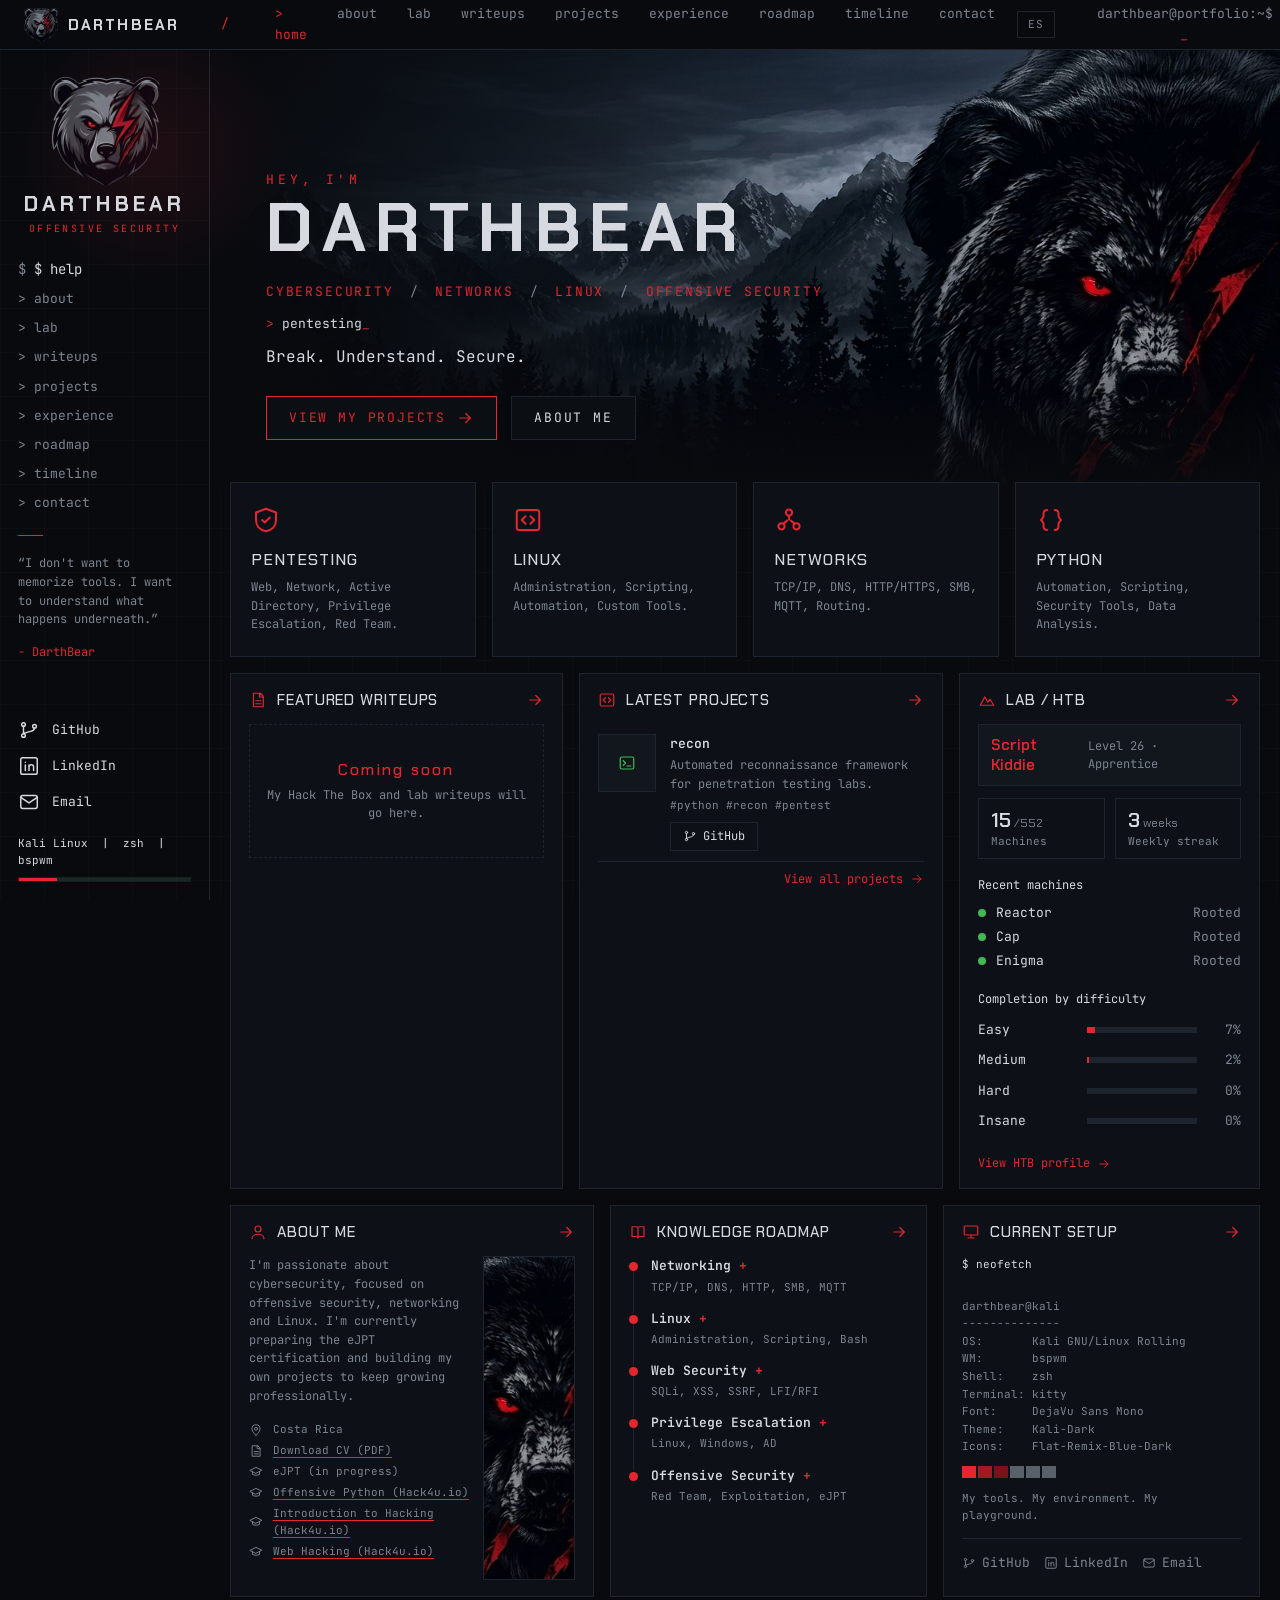
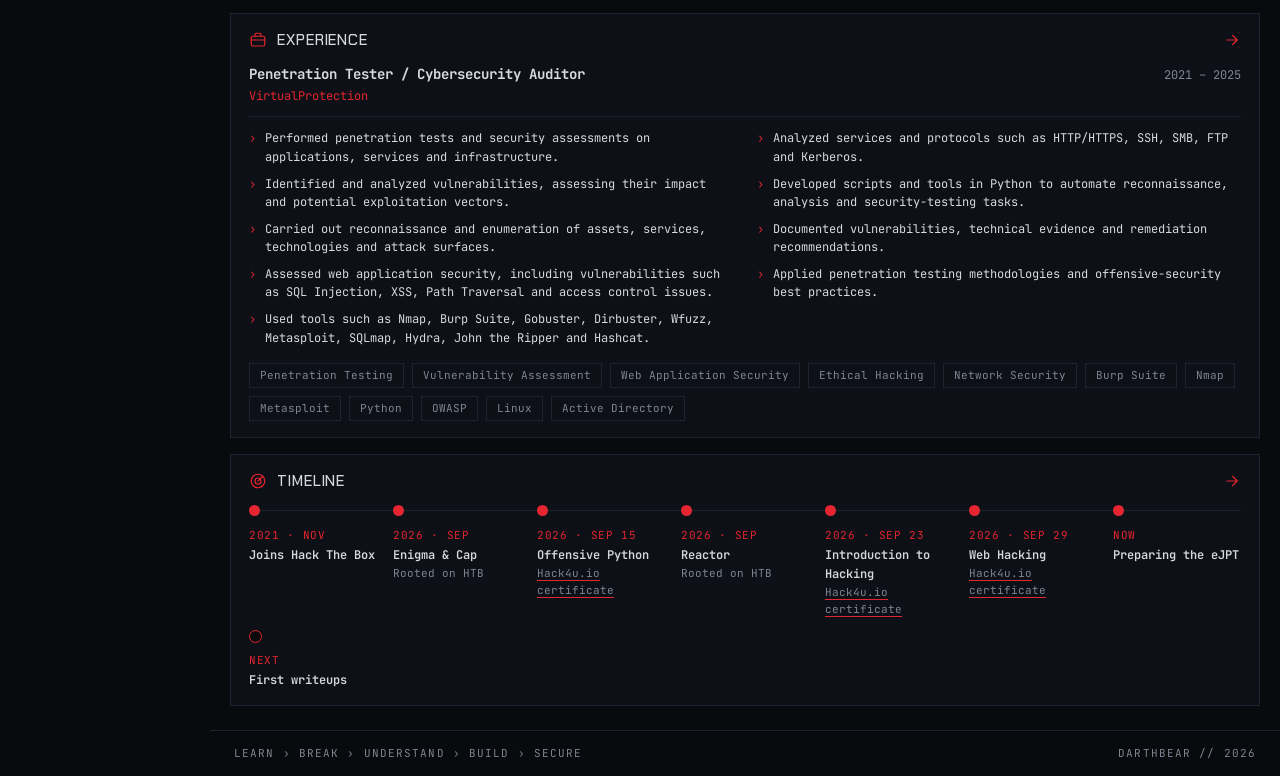
==== commit a8a4806b: "Add files via upload" ====
--- a/index.html
+++ b/index.html
@@ -40,19 +40,20 @@
 <symbol id="gh" viewBox="0 0 24 24"><circle cx="6" cy="6" r="2"/><circle cx="6" cy="18" r="2"/><circle cx="18" cy="8" r="2"/><path d="M6 8v8M18 10c0 4-6 3-12 6"/></symbol>
 <symbol id="mail" viewBox="0 0 24 24"><rect x="3" y="5" width="18" height="14" rx="2"/><path d="M3 7l9 6 9-6"/></symbol>
 <symbol id="in" viewBox="0 0 24 24"><rect x="3" y="3" width="18" height="18" rx="2"/><path d="M8 11v6M8 8v.01M12 17v-6M12 13c0-3 5-3 5 0v4"/></symbol>
+<symbol id="brief" viewBox="0 0 24 24"><rect x="3" y="7" width="18" height="13" rx="2"/><path d="M8 7V5a2 2 0 012-2h4a2 2 0 012 2v2M3 12h18"/></symbol>
 <symbol id="ar" viewBox="0 0 24 24"><path d="M5 12h14M13 6l6 6-6 6"/></symbol>
 </defs></svg>
 
 <header class="top">
   <a class="tb" href="#home"><img src="assets/logo.png" alt="" width="34" height="34"><b>DARTHBEAR</b></a><span class="sl">/</span>
-  <nav aria-label="Principal" data-i18n-attr="aria-label:ariaMain"><a class="on" href="#home" data-i18n="nHome">home</a><a href="#about" data-i18n="nAbout">about</a><a href="#lab" data-i18n="nLab">lab</a><a href="#writeups" data-i18n="nWriteups">writeups</a><a href="#projects" data-i18n="nProjects">projects</a><a href="#roadmap" data-i18n="nRoadmap">roadmap</a><a href="#timeline" data-i18n="nTimeline">timeline</a><a href="#contact" data-i18n="nContact">contact</a></nav>
+  <nav aria-label="Principal" data-i18n-attr="aria-label:ariaMain"><a class="on" href="#home" data-i18n="nHome">home</a><a href="#about" data-i18n="nAbout">about</a><a href="#lab" data-i18n="nLab">lab</a><a href="#writeups" data-i18n="nWriteups">writeups</a><a href="#projects" data-i18n="nProjects">projects</a><a href="#experience" data-i18n="nExperience">experience</a><a href="#roadmap" data-i18n="nRoadmap">roadmap</a><a href="#timeline" data-i18n="nTimeline">timeline</a><a href="#contact" data-i18n="nContact">contact</a></nav>
   <button class="lang" id="lang" data-i18n-attr="aria-label:ariaLang" aria-label="Cambiar a inglés">EN</button>
   <button class="prompt" id="open" data-i18n-attr="aria-label:ariaTerm" aria-label="Abrir terminal">darthbear@portfolio:~$ <i>_</i></button>
 </header>
 
 <aside class="side">
   <div class="brand"><img src="assets/logo.png" alt="" width="110" height="110"><b>DARTHBEAR</b><span data-i18n="brandSub">OFFENSIVE SECURITY</span></div>
-  <nav aria-label="Secundario" data-i18n-attr="aria-label:ariaSide"><a href="#" id="help">$ help</a><a href="#about" data-i18n="nAbout">about</a><a href="#lab" data-i18n="nLab">lab</a><a href="#writeups" data-i18n="nWriteups">writeups</a><a href="#projects" data-i18n="nProjects">projects</a><a href="#roadmap" data-i18n="nRoadmap">roadmap</a><a href="#timeline" data-i18n="nTimeline">timeline</a><a href="#contact" data-i18n="nContact">contact</a></nav>
+  <nav aria-label="Secundario" data-i18n-attr="aria-label:ariaSide"><a href="#" id="help">$ help</a><a href="#about" data-i18n="nAbout">about</a><a href="#lab" data-i18n="nLab">lab</a><a href="#writeups" data-i18n="nWriteups">writeups</a><a href="#projects" data-i18n="nProjects">projects</a><a href="#experience" data-i18n="nExperience">experience</a><a href="#roadmap" data-i18n="nRoadmap">roadmap</a><a href="#timeline" data-i18n="nTimeline">timeline</a><a href="#contact" data-i18n="nContact">contact</a></nav>
   <blockquote>“<span data-i18n="quote">I don't want to memorize tools. I want to understand what happens underneath.</span>”<cite>- DarthBear</cite></blockquote>
   <div class="soc"><a href="https://github.com/xX-DarthBear-Xx"><svg class="i"><use href="#gh"/></svg>GitHub</a><a href="https://www.linkedin.com/in/kevin-carballo-herrera-245428389"><svg class="i"><use href="#in"/></svg>LinkedIn</a><a href="mailto:kevincarballoherrera@gmail.com"><svg class="i"><use href="#mail"/></svg>Email</a></div>
   <div class="stack">Kali Linux &nbsp;|&nbsp; zsh &nbsp;|&nbsp; bspwm<div class="bar"><i style="width:22%"></i></div></div>
@@ -103,7 +104,7 @@
     <section class="card" id="about">
       <h2><svg class="i"><use href="#user"/></svg><span data-i18n="hAbout">ABOUT ME</span><svg class="i go"><use href="#ar"/></svg></h2>
       <div class="ab"><div><p><span data-i18n="aboutP">Soy un apasionado por la ciberseguridad, con enfoque en seguridad ofensiva, redes y Linux. Actualmente me encuentro en proceso de certificación eJPT y desarrollando proyectos propios para seguir creciendo profesionalmente.</span></p>
-      <ul><li><svg class="i s"><use href="#pin"/></svg>Costa Rica</li><li><svg class="i s"><use href="#doc"/></svg><a href="assets/cv.pdf" target="_blank" rel="noopener" data-i18n-attr="href:cvHref"><span data-i18n="cvLink">Descargar CV (PDF)</span></a></li><li><svg class="i s"><use href="#cap"/></svg><span data-i18n="ejpt">eJPT (en preparación)</span></li><li><svg class="i s"><use href="#cap"/></svg><a href="https://hack4u.io/certificate/1647-6136-1045-3499" target="_blank" rel="noopener"><span data-i18n="certPy">Python Ofensivo (Hack4u.io)</span></a></li><li><svg class="i s"><use href="#cap"/></svg><a href="https://hack4u.io/certificate/9980-1075-3789-9197" target="_blank" rel="noopener"><span data-i18n="certHack">Introducción al Hacking (Hack4u.io)</span></a></li></ul></div><div class="photo" role="img" data-i18n-attr="aria-label:ariaPhoto" aria-label="Retrato de DarthBear"></div></div>
+      <ul><li><svg class="i s"><use href="#pin"/></svg>Costa Rica</li><li><svg class="i s"><use href="#doc"/></svg><a href="assets/cv.pdf" target="_blank" rel="noopener" data-i18n-attr="href:cvHref"><span data-i18n="cvLink">Descargar CV (PDF)</span></a></li><li><svg class="i s"><use href="#cap"/></svg><span data-i18n="ejpt">eJPT (en preparación)</span></li><li><svg class="i s"><use href="#cap"/></svg><a href="https://hack4u.io/certificate/1647-6136-1045-3499" target="_blank" rel="noopener"><span data-i18n="certPy">Python Ofensivo (Hack4u.io)</span></a></li><li><svg class="i s"><use href="#cap"/></svg><a href="https://hack4u.io/certificate/9980-1075-3789-9197" target="_blank" rel="noopener"><span data-i18n="certHack">Introducción al Hacking (Hack4u.io)</span></a></li><li><svg class="i s"><use href="#cap"/></svg><a href="https://hack4u.io/certificate/0853-7112-1765-0028" target="_blank" rel="noopener"><span data-i18n="certWeb">Hacking Web (Hack4u.io)</span></a></li></ul></div><div class="photo" role="img" data-i18n-attr="aria-label:ariaPhoto" aria-label="Retrato de DarthBear"></div></div>
     </section>
     <section class="card" id="roadmap">
       <h2><svg class="i"><use href="#book"/></svg><span data-i18n="hRoadmap">KNOWLEDGE ROADMAP</span><svg class="i go"><use href="#ar"/></svg></h2>
@@ -127,6 +128,24 @@
     </section>
   </div>
 
+
+  <section class="card exp" id="experience">
+    <h2><svg class="i"><use href="#brief"/></svg><span data-i18n="hExp">EXPERIENCE</span><svg class="i go"><use href="#ar"/></svg></h2>
+    <div class="jobhead"><div><b data-i18n="jobTitle">Penetration Tester / Auditor de Ciberseguridad</b><span class="jobsub">VirtualProtection</span></div><time data-i18n="jobDates">2021 – 2025</time></div>
+    <ul class="joblist">
+      <li data-i18n="exp1">Ejecución de pruebas de penetración y evaluaciones de seguridad sobre aplicaciones, servicios e infraestructura.</li>
+      <li data-i18n="exp2">Identificación y análisis de vulnerabilidades, evaluando su impacto y posibles vectores de explotación.</li>
+      <li data-i18n="exp3">Realización de reconocimiento y enumeración de activos, servicios, tecnologías y superficies de ataque.</li>
+      <li data-i18n="exp4">Evaluación de seguridad de aplicaciones web, incluyendo vulnerabilidades como SQL Injection, XSS, Path Traversal y problemas de control de acceso.</li>
+      <li data-i18n="exp5">Utilización de herramientas como Nmap, Burp Suite, Gobuster, Dirbuster, Wfuzz, Metasploit, SQLmap, Hydra, John the Ripper y Hashcat.</li>
+      <li data-i18n="exp6">Análisis de servicios y protocolos como HTTP/HTTPS, SSH, SMB, FTP y Kerberos.</li>
+      <li data-i18n="exp7">Desarrollo de scripts y herramientas en Python para automatizar tareas de reconocimiento, análisis y pruebas de seguridad.</li>
+      <li data-i18n="exp8">Documentación de vulnerabilidades, evidencia técnica y recomendaciones de remediación.</li>
+      <li data-i18n="exp9">Aplicación de metodologías y buenas prácticas de penetration testing y seguridad ofensiva.</li>
+    </ul>
+    <div class="skl"><span>Penetration Testing</span><span>Vulnerability Assessment</span><span>Web Application Security</span><span>Ethical Hacking</span><span>Network Security</span><span>Burp Suite</span><span>Nmap</span><span>Metasploit</span><span>Python</span><span>OWASP</span><span>Linux</span><span>Active Directory</span></div>
+  </section>
+
   <section class="card tl" id="timeline">
     <h2><svg class="i"><use href="#radar"/></svg><span data-i18n="hTimeline">TIMELINE</span><svg class="i go"><use href="#ar"/></svg></h2>
     <ol class="tlv">
@@ -135,6 +154,7 @@
       <li><time>2026 · SEP 15</time><b data-i18n="certPyT">Python Ofensivo</b><a href="https://hack4u.io/certificate/1647-6136-1045-3499" target="_blank" rel="noopener"><span data-i18n="tlCert">Certificado Hack4u.io</span></a></li>
       <li><time>2026 · SEP</time><b>Reactor</b><span data-i18n="tl3">Resuelta en HTB</span></li>
       <li><time>2026 · SEP 23</time><b data-i18n="certHackT">Introducción al Hacking</b><a href="https://hack4u.io/certificate/9980-1075-3789-9197" target="_blank" rel="noopener"><span data-i18n="tlCert">Certificado Hack4u.io</span></a></li>
+      <li><time>2026 · SEP 29</time><b data-i18n="certWebT">Hacking Web</b><a href="https://hack4u.io/certificate/0853-7112-1765-0028" target="_blank" rel="noopener"><span data-i18n="tlCert">Certificado Hack4u.io</span></a></li>
       <li class="now"><time data-i18n="tlNow">AHORA</time><b data-i18n="tl4">Preparando el eJPT</b></li>
       <li class="nx"><time data-i18n="tlNext">PRÓXIMO</time><b data-i18n="tl5">Primeros writeups</b></li>
     </ol>
--- a/styles.css
+++ b/styles.css
@@ -95,3 +95,15 @@
 /* fixes i18n: los <span> de texto no deben heredar el estilo de las barras/subtítulos */
 .sk span.dl{height:auto;background:none}
 .rm details p span{color:inherit;font-size:inherit}
+/* experience */
+.exp{margin:16px 20px 0}
+.jobhead{display:flex;justify-content:space-between;align-items:baseline;flex-wrap:wrap;gap:6px 14px;margin-bottom:12px;padding-bottom:10px;border-bottom:1px solid var(--ln)}
+.jobhead b{display:block;font-size:14px}
+.jobhead .jobsub{color:var(--rd);font-size:12px}
+.jobhead time{color:var(--dm);font-size:12px;white-space:nowrap}
+.joblist{list-style:none;margin:0 0 16px;padding:0;columns:2;column-gap:24px}
+.joblist li{position:relative;padding-left:16px;margin:0 0 8px;font-size:12px;color:var(--tx);break-inside:avoid}
+.joblist li::before{content:"›";position:absolute;left:0;color:var(--rd)}
+.skl{display:flex;flex-wrap:wrap;gap:8px}
+.skl span{border:1px solid var(--ln);padding:3px 10px;font-size:11px;color:var(--dm)}
+@media(max-width:800px){.exp{margin:16px 12px 0}.joblist{columns:1}}
